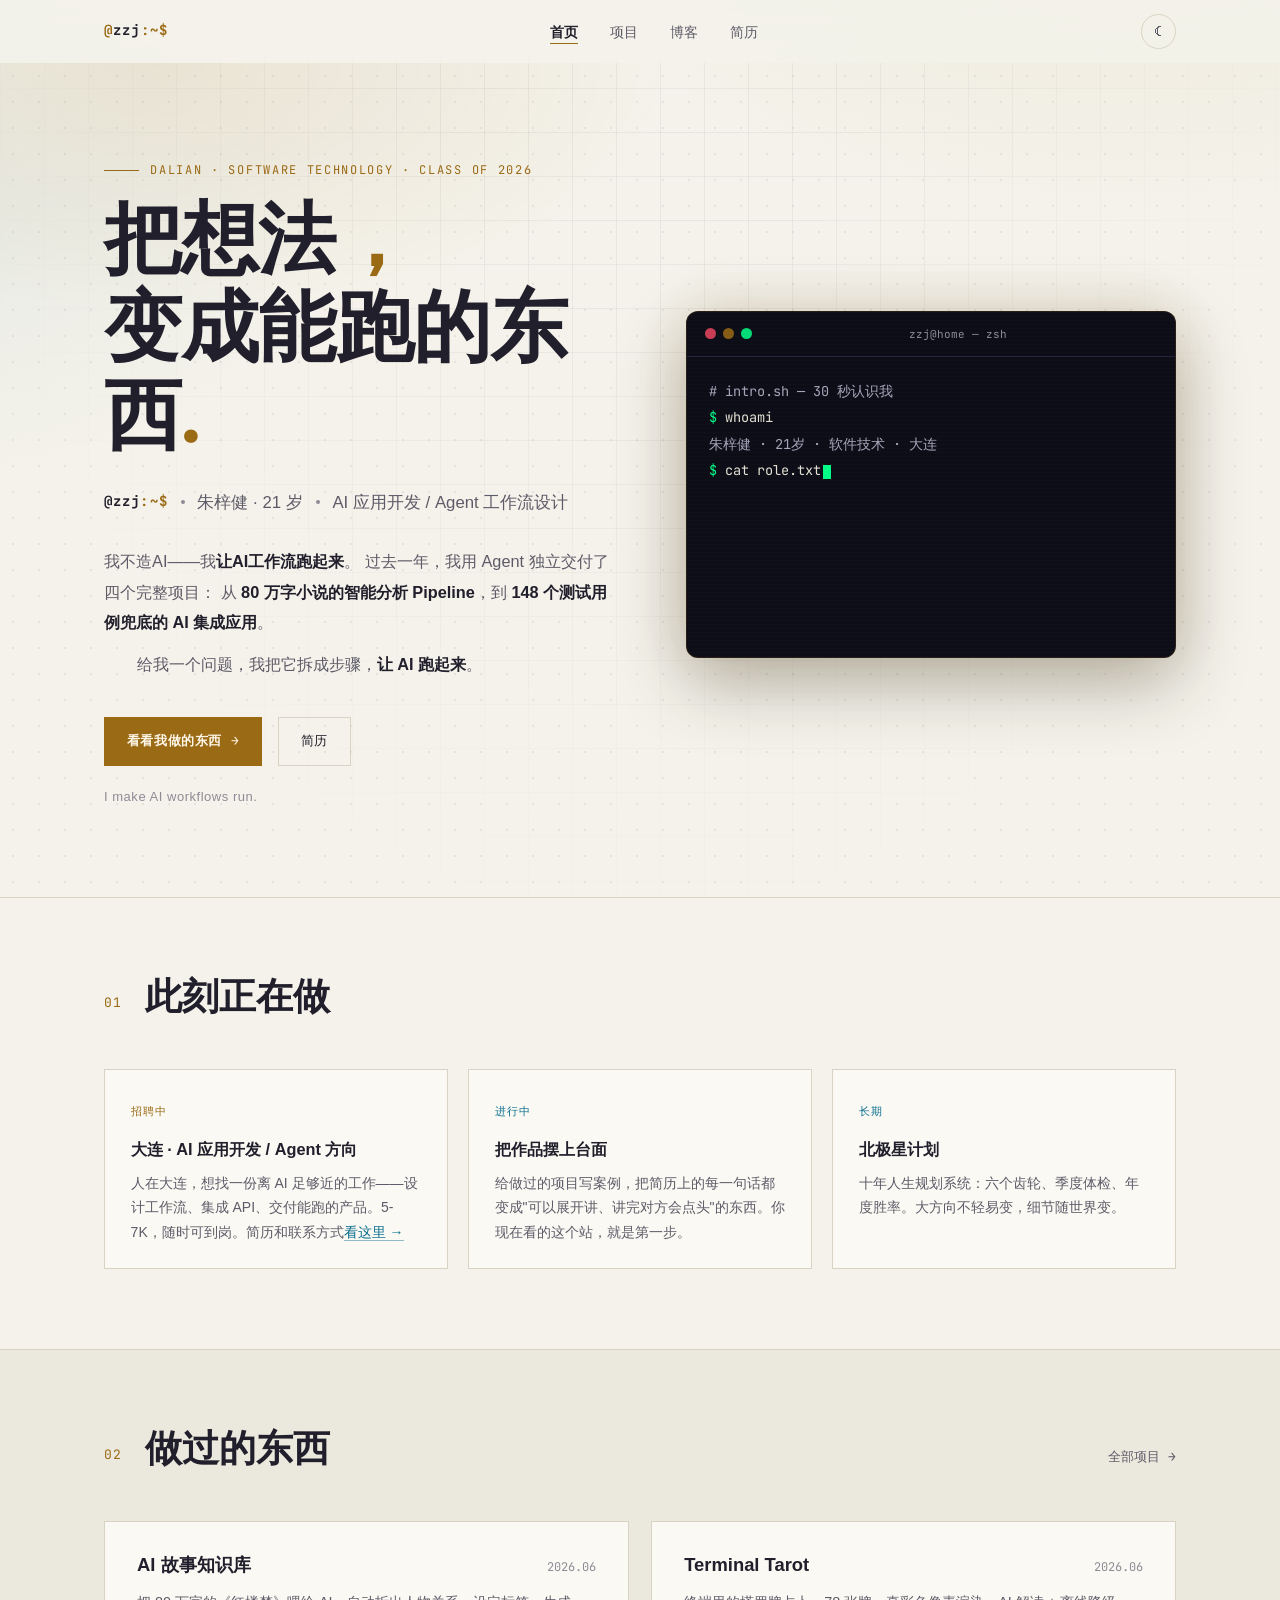
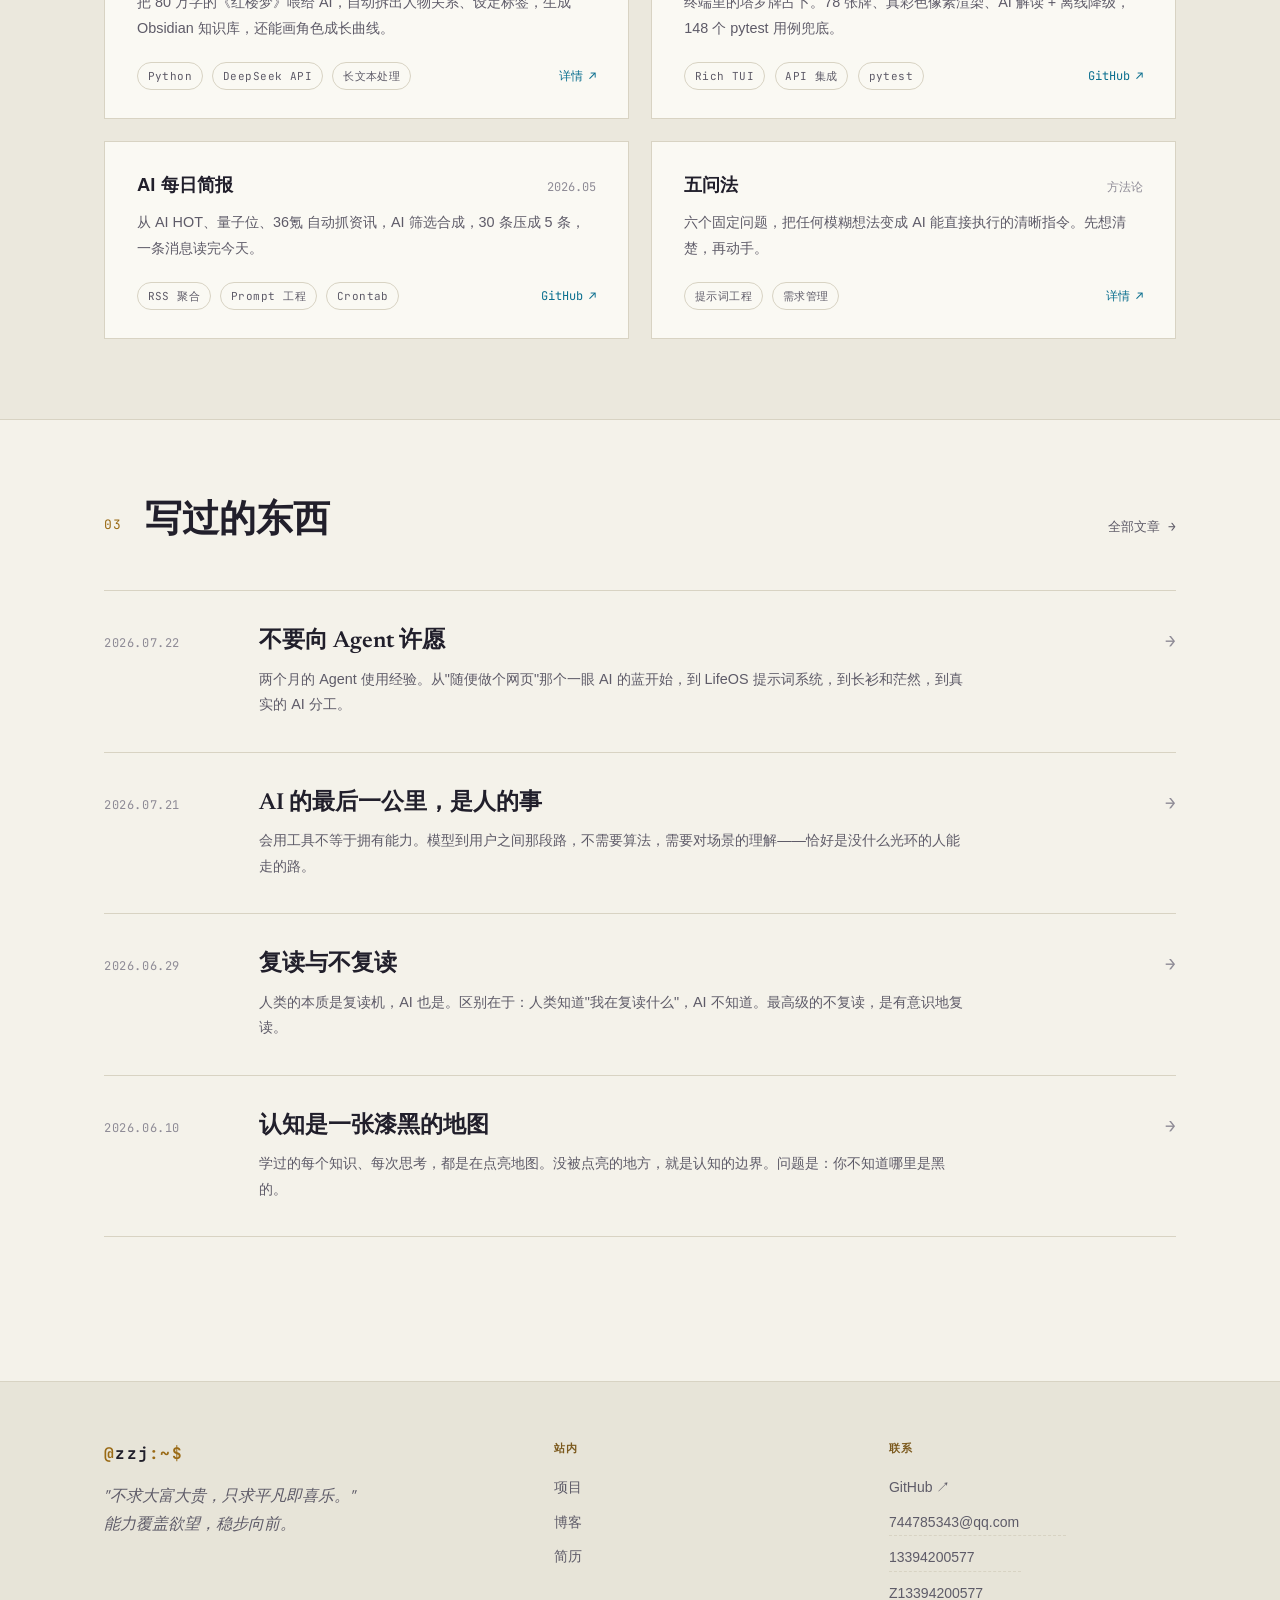
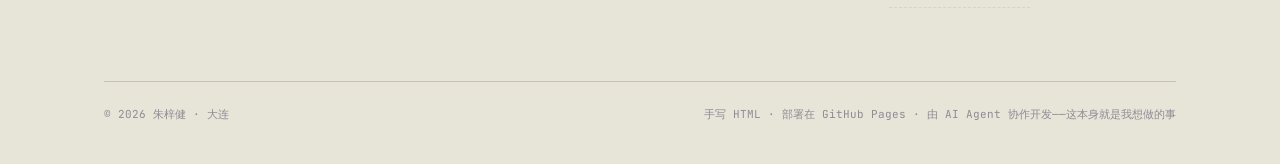
==== index.html @ 878a33d2 "style: 分离hero-bio段落，首行缩进只给正文，英文小字移到CTA下方" ====
<!DOCTYPE html>
<html lang="zh-CN">
<head>
<meta charset="UTF-8">
<meta name="viewport" content="width=device-width, initial-scale=1.0">
<title>朱梓健 — 把想法变成能跑的东西</title>
<meta name="description" content="朱梓健的个人站。21 岁，软件技术专业，大连。用 AI 独立交付四个完整项目——从 80 万字小说的智能分析系统，到 148 个测试用例兜底的终端应用。求职方向：实施工程师 / 技术支持 / 技术文档。">
<link rel="preconnect" href="https://fonts.googleapis.com">
<link rel="preconnect" href="https://fonts.gstatic.com" crossorigin>
<link href="https://fonts.googleapis.com/css2?family=Newsreader:ital,wght@0,500;0,600;1,400;1,500&family=JetBrains+Mono:wght@400;500;700&display=swap" rel="stylesheet">
<link rel="stylesheet" href="assets/style.css">
<script>
/* 主题启动：默认白天，记忆优先，?theme= 可强制预览（首屏渲染前执行，防闪烁） */
(function () {
  var t = null;
  try { t = localStorage.getItem("zzj-theme"); } catch (e) {}
  var q = new URLSearchParams(location.search).get("theme");
  document.documentElement.setAttribute("data-theme",
    (q === "light" || q === "dark") ? q : (t || "light"));
})();
</script>
</head>
<body data-page="index">
<div id="progress"></div>

<nav class="nav">
  <div class="nav-inner">
    <a href="index.html" class="brand"><span class="at">@</span>zzj<span class="at">:~$</span></a>
    <ul class="nav-links">
      <li><a href="index.html" data-page="index">首页</a></li>
      <li><a href="projects.html" data-page="projects">项目</a></li>
      <li><a href="blog.html" data-page="blog">博客</a></li>
      <li><a href="resume.html" data-page="resume">简历</a></li>
    </ul>
    <button class="theme-toggle" id="theme-toggle" aria-label="切换黑白主题" title="切换黑白主题">
      <span class="icon i-moon">&#9790;</span><span class="icon i-sun">&#9728;</span>
    </button>
  </div>
</nav>

<header class="hero">
  <div class="container">
    <div class="hero-grid">
      <div>
        <p class="hero-eyebrow">Dalian · Software Technology · Class of 2026</p>
        <h1>把想法<span class="accent-dot">，</span><br>变成能跑的东西<span class="accent-dot">.</span></h1>
        <p class="hero-role">
          <span class="brand">@zzj<span class="at">:~$</span></span>
          <span class="sep"></span>
          朱梓健 · 21 岁
          <span class="sep"></span>
          AI 应用开发 / Agent 工作流设计
        </p>
        <p class="hero-bio">
          我不造AI——我<strong>让AI工作流跑起来</strong>。
                    过去一年，我用 Agent 独立交付了四个完整项目：
                    从 <strong>80 万字小说的智能分析 Pipeline</strong>，到
                    <strong>148 个测试用例兜底的 AI 集成应用</strong>。</p>
        <p class="hero-bio-body">
          给我一个问题，我把它拆成步骤，<strong class="hero-em">让 AI 跑起来</strong>。
        </p>
        <div class="hero-cta">
          <a class="btn" href="projects.html">看看我做的东西 →</a>
          <a class="btn btn-ghost" href="resume.html">简历</a>
        </div>
        <p class="hero-en">I make AI workflows run.</p>
      </div>
      <div class="term reveal">
        <div class="term-bar">
          <span class="term-dot"></span><span class="term-dot"></span><span class="term-dot"></span>
          <span class="term-title">zzj@home — zsh</span>
        </div>
        <div class="term-body" id="term-body"></div>
      </div>
    </div>
  </div>
</header>

<section class="section">
  <div class="container">
    <div class="sec-head reveal">
      <span class="sec-num">01</span>
      <h2 class="sec-title">此刻正在做</h2>
    </div>
    <div class="now-strip">
      <div class="now-item reveal" style="--d:.05s">
        <span class="now-tag" style="color:var(--gold)">招聘中</span>
        <h3>大连 · AI 应用开发 / Agent 方向</h3>
        <p>人在大连，想找一份离 AI 足够近的工作——设计工作流、集成 API、交付能跑的产品。5-7K，随时可到岗。简历和联系方式<a class="inline-link" href="resume.html">看这里 →</a></p>
      </div>
      <div class="now-item reveal" style="--d:.15s">
        <span class="now-tag">进行中</span>
        <h3>把作品摆上台面</h3>
        <p>给做过的项目写案例，把简历上的每一句话都变成"可以展开讲、讲完对方会点头"的东西。你现在看的这个站，就是第一步。</p>
      </div>
      <div class="now-item reveal" style="--d:.25s">
        <span class="now-tag">长期</span>
        <h3>北极星计划</h3>
        <p>十年人生规划系统：六个齿轮、季度体检、年度胜率。大方向不轻易变，细节随世界变。</p>
      </div>
    </div>
  </div>
</section>

<section class="section tinted">
  <div class="container">
    <div class="sec-head reveal">
      <span class="sec-num">02</span>
      <h2 class="sec-title">做过的东西</h2>
      <a class="sec-link" href="projects.html">全部项目 <span class="arr">→</span></a>
    </div>
    <div class="proj-grid">
      <div class="proj reveal" style="--d:.05s">
        <div class="proj-top"><h3><a href="projects.html#story-wiki">AI 故事知识库</a></h3><span class="proj-num">2026.06</span></div>
        <p class="proj-desc">把 80 万字的《红楼梦》喂给 AI，自动拆出人物关系、设定标签，生成 Obsidian 知识库，还能画角色成长曲线。</p>
        <div class="proj-foot">
          <span class="tag">Python</span><span class="tag">DeepSeek API</span><span class="tag">长文本处理</span>
          <a class="proj-link" href="projects.html#story-wiki">详情 <span class="arr">↗</span></a>
        </div>
      </div>
      <div class="proj reveal" style="--d:.12s">
        <div class="proj-top"><h3><a href="projects.html#tarot">Terminal Tarot</a></h3><span class="proj-num">2026.06</span></div>
        <p class="proj-desc">终端里的塔罗牌占卜。78 张牌、真彩色像素渲染、AI 解读 + 离线降级，148 个 pytest 用例兜底。</p>
        <div class="proj-foot">
          <span class="tag">Rich TUI</span><span class="tag">API 集成</span><span class="tag">pytest</span>
          <a class="proj-link" href="https://github.com/SaltedFish-ZZJ/terminal-tarot" target="_blank" rel="noopener">GitHub <span class="arr">↗</span></a>
        </div>
      </div>
      <div class="proj reveal" style="--d:.19s">
        <div class="proj-top"><h3><a href="projects.html#daily">AI 每日简报</a></h3><span class="proj-num">2026.05</span></div>
        <p class="proj-desc">从 AI HOT、量子位、36氪 自动抓资讯，AI 筛选合成，30 条压成 5 条，一条消息读完今天。</p>
        <div class="proj-foot">
          <span class="tag">RSS 聚合</span><span class="tag">Prompt 工程</span><span class="tag">Crontab</span>
          <a class="proj-link" href="https://github.com/SaltedFish-ZZJ/newspaper-daily" target="_blank" rel="noopener">GitHub <span class="arr">↗</span></a>
        </div>
      </div>
      <div class="proj reveal" style="--d:.26s">
        <div class="proj-top"><h3><a href="projects.html#five">五问法</a></h3><span class="proj-num">方法论</span></div>
        <p class="proj-desc">六个固定问题，把任何模糊想法变成 AI 能直接执行的清晰指令。先想清楚，再动手。</p>
        <div class="proj-foot">
          <span class="tag">提示词工程</span><span class="tag">需求管理</span>
          <a class="proj-link" href="projects.html#five">详情 <span class="arr">↗</span></a>
        </div>
      </div>
    </div>
  </div>
</section>

<section class="section">
  <div class="container">
    <div class="sec-head reveal">
      <span class="sec-num">03</span>
      <h2 class="sec-title">写过的东西</h2>
      <a class="sec-link" href="blog.html">全部文章 <span class="arr">→</span></a>
    </div>
    <ul class="post-list">
      <li class="reveal">
        <a href="blog/agent-no-wish.html">
          <div class="post-row">
            <span class="post-date">2026.07.22</span>
            <div>
              <h3>不要向 Agent 许愿</h3>
              <p class="post-excerpt">两个月的 Agent 使用经验。从"随便做个网页"那个一眼 AI 的蓝开始，到 LifeOS 提示词系统，到长衫和茫然，到真实的 AI 分工。</p>
            </div>
            <span class="post-arrow">→</span>
          </div>
        </a>
      </li>
      <li class="reveal" style="--d:.08s">
        <a href="blog/last-mile.html">
          <div class="post-row">
            <span class="post-date">2026.07.21</span>
            <div>
              <h3>AI 的最后一公里，是人的事</h3>
              <p class="post-excerpt">会用工具不等于拥有能力。模型到用户之间那段路，不需要算法，需要对场景的理解——恰好是没什么光环的人能走的路。</p>
            </div>
            <span class="post-arrow">→</span>
          </div>
        </a>
      </li>
      <li class="reveal" style="--d:.08s">
        <a href="blog/fudu.html">
          <div class="post-row">
            <span class="post-date">2026.06.29</span>
            <div>
              <h3>复读与不复读</h3>
              <p class="post-excerpt">人类的本质是复读机，AI 也是。区别在于：人类知道"我在复读什么"，AI 不知道。最高级的不复读，是有意识地复读。</p>
            </div>
            <span class="post-arrow">→</span>
          </div>
        </a>
      </li>
      <li class="reveal" style="--d:.16s">
        <a href="blog/map.html">
          <div class="post-row">
            <span class="post-date">2026.06.10</span>
            <div>
              <h3>认知是一张漆黑的地图</h3>
              <p class="post-excerpt">学过的每个知识、每次思考，都是在点亮地图。没被点亮的地方，就是认知的边界。问题是：你不知道哪里是黑的。</p>
            </div>
            <span class="post-arrow">→</span>
          </div>
        </a>
      </li>
    </ul>
  </div>
</section>

<footer class="footer">
  <div class="footer-inner">
    <div>
      <span class="brand"><span class="at">@</span>zzj<span class="at">:~$</span></span>
      <p class="footer-motto">"不求大富大贵，只求平凡即喜乐。"<br>能力覆盖欲望，稳步向前。</p>
    </div>
    <div>
      <h5>站内</h5>
      <ul>
        <li><a href="projects.html">项目</a></li>
        <li><a href="blog.html">博客</a></li>
        <li><a href="resume.html">简历</a></li>
      </ul>
    </div>
    <div>
      <h5>联系</h5>
      <ul>
        <li><a href="https://github.com/SaltedFish-ZZJ" target="_blank" rel="noopener">GitHub ↗</a></li>
        <li><button class="copy-btn" data-copy="744785343@qq.com" title="点击复制邮箱">744785343@qq.com</button></li>
        <li><button class="copy-btn" data-copy="13394200577" title="点击复制电话">13394200577</button></li>
                <li><button class="copy-btn" data-copy="Z13394200577" title="点击复制微信">Z13394200577</button></li>
              </ul>
    </div>
    <div class="footer-bottom" style="grid-column: 1 / -1;">
      <span>© <span id="year">2026</span> 朱梓健 · 大连</span>
      <span>手写 HTML · 部署在 GitHub Pages · 由 AI Agent 协作开发——这本身就是我想做的事</span>
    </div>
  </div>
</footer>

<button id="to-top" aria-label="返回顶部">↑</button>
<script src="assets/main.js"></script>
</body>
</html>
---- assets/style.css ----
/* ============================================================
   朱梓健 · 个人站 — 深夜终端 · 金 / 青 / 荧光绿
   显示: Newsreader (衬线标题) · 正文: 系统无衬线 · 等宽: JetBrains Mono
   ============================================================ */

:root {
  color-scheme: dark;
  --bg: #14141f;
  --bg-2: #191928;
  --card: #1c1c2e;
  --term-bg: #0d0d17;
  --footer-bg: #0e0e17;
  --line: #2b2b42;
  --line-2: #22223a;
  --line-gold: rgba(226, 180, 95, .16);
  --gold-line-hover: rgba(226, 180, 95, .5);
  --cyan-line: rgba(86, 200, 232, .45);
  --cyan-link-line: rgba(86, 200, 232, .4);
  --ink: #eceadf;
  --txt: #c9c6d6;
  --ink-2: #a09db2;
  --ink-3: #6f6c84;
  --gold: #e2b45f;
  --gold-dim: #9a7c42;
  --gold-soft: rgba(226, 180, 95, .07);
  --gold-glow: rgba(226, 180, 95, .055);
  --hero-glow: rgba(226, 180, 95, .08);
  --cyan-glow: rgba(86, 200, 232, .045);
  --cyan: #56c8e8;
  --cyan-soft: rgba(86, 200, 232, .09);
  --green: #00ff87;
  --rose: #e94560;
  --btn-ink: #171310;
  --sel-ink: #171310;
  --grid-dot: rgba(236, 234, 223, .024);
  --hero-dot: rgba(236, 234, 223, .05);
  --row-hover: rgba(226, 180, 95, .045);
  --nav-bg: rgba(20, 20, 31, .82);
  --nav-bg-scrolled: rgba(14, 14, 23, .92);
  --term-txt: #e3e0d3;
  --term-dim: #a7a4b9;
  --term-line: #22223a;
  --term-shadow: 0 30px 90px rgba(0, 0, 0, .55), 0 0 70px rgba(226, 180, 95, .06);
  --term-shadow-hover: 0 36px 100px rgba(0, 0, 0, .6), 0 0 90px rgba(226, 180, 95, .1);
  --term-border-hover: rgba(226, 180, 95, .34);
  --shadow-lift: 0 18px 44px rgba(0, 0, 0, .5), 0 2px 10px rgba(0, 0, 0, .4);
  --shadow-nav: 0 8px 30px rgba(0, 0, 0, .35);
  --shadow-ghost: 0 10px 26px rgba(0, 0, 0, .35);
  --shadow-btn: 0 10px 30px rgba(226, 180, 95, .28);
  --shadow-float: 0 6px 18px rgba(0, 0, 0, .4);
  --scroll-thumb: #2b2b42;
  --scroll-thumb-hover: #3a3a58;
  --font-display: "Newsreader", "Songti SC", "Noto Serif SC", serif;
  --font-body: -apple-system, "Segoe UI", "PingFang SC", "Microsoft YaHei", "Helvetica Neue", sans-serif;
  --font-mono: "JetBrains Mono", "Cascadia Code", Consolas, "SF Mono", monospace;
  --ease: cubic-bezier(.22, .61, .21, 1);
}

/* ── 浅色主题：纸白日间模式。终端卡片恒为夜间（终端本来就是黑的）── */
[data-theme="light"] {
  color-scheme: light;
  --bg: #f4f2ea;
  --bg-2: #ebe8dd;
  --card: #faf9f3;
  --footer-bg: #e7e4d8;
  --line: #d8d3c3;
  --line-2: #c9c3b0;
  --line-gold: rgba(154, 106, 21, .2);
  --gold-line-hover: rgba(154, 106, 21, .55);
  --cyan-line: rgba(11, 111, 143, .5);
  --cyan-link-line: rgba(11, 111, 143, .45);
  --ink: #211f2b;
  --txt: #47444f;
  --ink-2: #5e5b68;
  --ink-3: #8e8b96;
  --gold: #9a6a15;
  --gold-dim: #7c5a1e;
  --gold-soft: rgba(154, 106, 21, .08);
  --gold-glow: rgba(154, 106, 21, .06);
  --hero-glow: rgba(154, 106, 21, .1);
  --cyan-glow: rgba(11, 111, 143, .05);
  --cyan: #0b6f8f;
  --cyan-soft: rgba(11, 111, 143, .1);
  --btn-ink: #fdf6e7;
  --sel-ink: #fdf6e7;
  --grid-dot: rgba(33, 31, 43, .05);
  --hero-dot: rgba(33, 31, 43, .07);
  --row-hover: rgba(154, 106, 21, .06);
  --nav-bg: rgba(244, 242, 234, .85);
  --nav-bg-scrolled: rgba(235, 232, 221, .95);
  --term-shadow: 0 26px 70px rgba(43, 36, 20, .3), 0 0 60px rgba(154, 106, 21, .14);
  --term-shadow-hover: 0 32px 84px rgba(43, 36, 20, .36), 0 0 80px rgba(154, 106, 21, .18);
  --term-border-hover: rgba(154, 106, 21, .5);
  --shadow-lift: 0 16px 38px rgba(43, 36, 20, .14), 0 2px 8px rgba(43, 36, 20, .08);
  --shadow-nav: 0 8px 24px rgba(43, 36, 20, .12);
  --shadow-ghost: 0 10px 24px rgba(43, 36, 20, .14);
  --shadow-btn: 0 10px 26px rgba(154, 106, 21, .32);
  --shadow-float: 0 6px 16px rgba(43, 36, 20, .18);
  --scroll-thumb: #c8c2ae;
  --scroll-thumb-hover: #a9a28b;
}

* { margin: 0; padding: 0; box-sizing: border-box; }

html { scroll-behavior: smooth; }

body {
  font-family: var(--font-body);
  background: var(--bg);
  background-image:
    radial-gradient(58rem 30rem at 88% -8%, var(--gold-glow), transparent 60%),
    radial-gradient(46rem 28rem at -8% 24%, var(--cyan-glow), transparent 60%);
  background-attachment: fixed;
  color: var(--ink);
  font-size: 1.0625rem;
  line-height: 1.85;
  -webkit-font-smoothing: antialiased;
  transition: background-color .45s var(--ease), color .45s var(--ease);
}

/* 全局网格底纹 */
body::before {
  content: ""; position: fixed; inset: 0; z-index: -1; pointer-events: none;
  background-image:
    linear-gradient(var(--grid-dot) 1px, transparent 1px),
    linear-gradient(90deg, var(--grid-dot) 1px, transparent 1px);
  background-size: 44px 44px;
  -webkit-mask-image: radial-gradient(ellipse at 50% 0%, #000 25%, transparent 78%);
  mask-image: radial-gradient(ellipse at 50% 0%, #000 25%, transparent 78%);
}

::selection { background: var(--gold); color: var(--sel-ink); }

::-webkit-scrollbar { width: 10px; }
::-webkit-scrollbar-track { background: var(--bg); }
::-webkit-scrollbar-thumb { background: var(--scroll-thumb); border-radius: 8px; }
::-webkit-scrollbar-thumb:hover { background: var(--scroll-thumb-hover); }

a { color: inherit; text-decoration: none; }
:focus-visible { outline: 2px solid var(--gold); outline-offset: 3px; border-radius: 2px; }

.container { max-width: 70rem; margin: 0 auto; padding: 0 1.5rem; }

/* ── 阅读进度条 ── */
#progress {
  position: fixed; top: 0; left: 0; height: 2px; width: 100%;
  background: linear-gradient(90deg, var(--gold), var(--cyan));
  transform: scaleX(0); transform-origin: left;
  z-index: 300; transition: transform .1s linear;
}

/* ── 导航 ── */
.nav {
  position: sticky; top: 0; z-index: 200;
  background: var(--nav-bg);
  backdrop-filter: blur(12px);
  border-bottom: 1px solid transparent;
  transition: border-color .35s, background .35s, box-shadow .35s;
}
.nav.scrolled {
  border-bottom-color: var(--line-gold);
  background: var(--nav-bg-scrolled);
  box-shadow: var(--shadow-nav);
}
.nav-inner {
  max-width: 70rem; margin: 0 auto; padding: 0 1.5rem;
  height: 3.9rem; display: flex; align-items: center; justify-content: space-between;
}
.brand {
  font-family: var(--font-mono); font-size: .875rem; font-weight: 700;
  letter-spacing: .08em; color: var(--ink);
}
.brand .at { color: var(--gold); }
.nav-links { display: flex; gap: 2rem; list-style: none; }
.nav-links a {
  font-size: .875rem; color: var(--ink-2); position: relative; padding: .3rem 0;
  background-image: linear-gradient(var(--gold), var(--gold));
  background-size: 0% 1.5px; background-position: 0 100%; background-repeat: no-repeat;
  transition: background-size .3s var(--ease), color .3s;
}
.nav-links a:hover, .nav-links a.active { color: var(--ink); background-size: 100% 1.5px; }
.nav-links a.active { font-weight: 600; }
@media (max-width: 560px) {
  .nav-links { gap: 1.1rem; }
  .nav-links a { font-size: .8125rem; }
  .brand { font-size: .75rem; }
}

/* ── Hero ── */
.hero {
  padding: 6rem 0 5.5rem;
  background-image: radial-gradient(var(--hero-dot) 1px, transparent 1px);
  background-size: 26px 26px;
  position: relative;
}
.hero::before {
  content: ""; position: absolute; inset: 0; pointer-events: none;
  background: radial-gradient(52rem 26rem at 12% 0%, var(--hero-glow), transparent 62%);
}
.hero-grid {
  display: grid; grid-template-columns: 1.02fr .98fr; gap: 4.5rem; align-items: center;
  position: relative;
}
.hero-eyebrow {
  font-family: var(--font-mono); font-size: .75rem; letter-spacing: .14em;
  color: var(--gold); text-transform: uppercase; margin-bottom: 1.4rem;
  display: flex; align-items: center; gap: .7rem;
}
.hero-eyebrow::before { content: ""; width: 2.2rem; height: 1px; background: var(--gold); }
.hero h1 {
  font-family: var(--font-display); font-weight: 600;
  font-size: clamp(3rem, 7vw, 4.9rem); line-height: 1.12; letter-spacing: -.01em;
}
.hero h1 .accent-dot { color: var(--gold); }
.hero-role {
  margin-top: 1.2rem; font-size: 1.05rem; color: var(--ink-2);
  display: flex; align-items: center; gap: .8rem; flex-wrap: wrap;
}
.hero-role .sep { width: 4px; height: 4px; border-radius: 50%; background: var(--ink-3); }
.hero-bio { margin-top: 1.8rem; max-width: 34rem; color: var(--ink-2); font-size: 1.02rem; }
.hero-bio strong { color: var(--ink); font-weight: 600; }
.hero-bio .hero-em { color: var(--ink); font-weight: 800; }
.hero-bio-body { margin-top: .8rem; max-width: 34rem; color: var(--ink-2); font-size: 1.02rem; text-indent: 2em; line-height: 1.75; }
.hero-bio-body .hero-em { color: var(--ink); font-weight: 800; }
.hero-en { margin-top: 1.2rem; font-size: .8125rem; color: var(--ink-3); letter-spacing: .04em; }
.hero-cta { margin-top: 2.4rem; display: flex; gap: 1rem; flex-wrap: wrap; }

/* 子页页头 */
.page-head { padding: 4.5rem 0 3.5rem; }
.page-head h1 { font-size: clamp(2.4rem, 5vw, 3.4rem); }
.page-head .hero-bio { margin-top: 1.2rem; }

.btn {
  display: inline-flex; align-items: center; gap: .55rem;
  font-family: var(--font-mono); font-size: .8125rem; letter-spacing: .05em;
  padding: .72rem 1.35rem; border: 1px solid var(--gold);
  background: var(--gold); color: var(--btn-ink); font-weight: 700;
  transition: transform .25s var(--ease), box-shadow .25s var(--ease), background .25s, color .25s, border-color .25s;
  cursor: pointer;
}
.btn:hover { transform: translateY(-2px); box-shadow: var(--shadow-btn); }
.btn-ghost { background: transparent; color: var(--ink); border-color: var(--line); font-weight: 500; }
.btn-ghost:hover { border-color: var(--gold); color: var(--gold); box-shadow: var(--shadow-ghost); }

/* ── 终端卡片 ── */
.term {
  background: var(--term-bg); border: 1px solid var(--line-gold); border-radius: 12px;
  box-shadow: var(--term-shadow);
  overflow: hidden; position: relative;
  transform: rotate(.6deg);
  transition: transform .5s var(--ease), box-shadow .5s var(--ease), border-color .5s;
}
.term:hover {
  transform: rotate(0deg) translateY(-4px);
  border-color: var(--term-border-hover);
  box-shadow: var(--term-shadow-hover);
}
.term::after {
  content: ""; position: absolute; inset: 0; pointer-events: none; border-radius: inherit;
  background: repeating-linear-gradient(0deg, rgba(255, 255, 255, .012) 0 1px, transparent 1px 4px);
}
.term-bar {
  display: flex; align-items: center; gap: .45rem;
  padding: .75rem 1.1rem; border-bottom: 1px solid var(--term-line);
}
.term-dot { width: 11px; height: 11px; border-radius: 50%; opacity: .85; }
.term-dot:nth-child(1) { background: var(--rose); }
.term-dot:nth-child(2) { background: var(--gold); }
.term-dot:nth-child(3) { background: var(--green); }
.term-title {
  margin-left: auto; margin-right: auto;
  font-family: var(--font-mono); font-size: .6875rem; color: var(--ink-3);
}
.term-body {
  padding: 1.3rem 1.4rem 1.5rem;
  font-family: var(--font-mono); font-size: .85rem; line-height: 1.95;
  color: var(--term-txt); min-height: 300px;
}
.term-body .line { white-space: pre-wrap; word-break: break-all; }
.t-prompt { color: var(--green); }
.t-cmd { color: var(--term-txt); }
.t-out { color: var(--term-dim); }
.t-key { color: var(--gold); }
.caret {
  display: inline-block; width: .55em; height: 1.05em; margin-left: 2px;
  background: var(--green); vertical-align: text-bottom;
  animation: blink 1.05s steps(1) infinite;
}
@keyframes blink { 50% { opacity: 0; } }

/* ── 通用区块 ── */
.section { padding: 5rem 0; border-top: 1px solid var(--line); }
.section.tinted { background: var(--bg-2); }
.section.flush { border-top: none; padding-top: 1rem; }
.sec-head {
  display: flex; align-items: baseline; gap: 1.4rem; margin-bottom: 2.8rem;
}
.sec-num {
  font-family: var(--font-mono); font-size: .8125rem; color: var(--gold);
  letter-spacing: .1em; transform: translateY(-2px);
}
.sec-title {
  font-family: var(--font-display); font-weight: 600;
  font-size: clamp(1.65rem, 3.2vw, 2.3rem); line-height: 1.25;
}
.sec-link {
  margin-left: auto; font-family: var(--font-mono); font-size: .8125rem;
  color: var(--ink-2); white-space: nowrap;
  transition: color .25s;
}
.sec-link:hover { color: var(--gold); }
.sec-link .arr { display: inline-block; transition: transform .25s var(--ease); }
.sec-link:hover .arr { transform: translateX(4px); }

/* ── 此刻正在做 ── */
.now-strip {
  display: grid; grid-template-columns: repeat(3, 1fr); gap: 1.25rem;
}
.now-item {
  border: 1px solid var(--line); background: var(--card);
  padding: 1.5rem 1.6rem; position: relative;
  transition: border-color .3s, transform .3s var(--ease), box-shadow .3s var(--ease);
}
.now-item:hover { border-color: var(--gold-line-hover); transform: translateY(-3px); box-shadow: var(--shadow-lift); }
.now-tag {
  font-family: var(--font-mono); font-size: .6875rem; letter-spacing: .1em;
  color: var(--cyan); text-transform: uppercase;
}
.now-item h3 { font-size: 1.02rem; font-weight: 600; margin: .55rem 0 .4rem; }
.now-item p { font-size: .875rem; color: var(--ink-2); line-height: 1.75; }
@media (max-width: 760px) { .now-strip { grid-template-columns: 1fr; } }

/* ── 项目卡片 ── */
.proj-grid { display: grid; grid-template-columns: 1fr 1fr; gap: 1.4rem; }
.proj {
  border: 1px solid var(--line); background: var(--card);
  padding: 1.9rem 2rem 1.7rem; position: relative; overflow: hidden;
  transition: border-color .35s, transform .35s var(--ease), box-shadow .35s var(--ease);
}
.proj::after {
  content: ""; position: absolute; left: 0; top: 0; height: 3px; width: 0;
  background: linear-gradient(90deg, var(--gold), var(--cyan));
  transition: width .45s var(--ease);
}
.proj:hover { border-color: var(--gold-line-hover); transform: translateY(-4px); box-shadow: var(--shadow-lift); }
.proj:hover::after { width: 100%; }
.proj-top { display: flex; align-items: baseline; justify-content: space-between; gap: 1rem; }
.proj-num { font-family: var(--font-mono); font-size: .75rem; color: var(--ink-3); }
.proj h3 { font-size: 1.15rem; font-weight: 650; line-height: 1.4; }
.proj h3 a { transition: color .25s; }
.proj h3 a:hover { color: var(--gold); }
.proj-desc { margin-top: .7rem; font-size: .9rem; color: var(--ink-2); line-height: 1.8; }
.proj-desc strong { color: var(--ink); font-weight: 600; }
.proj-desc code {
  font-family: var(--font-mono); font-size: .8em; color: var(--cyan);
  background: var(--cyan-soft); padding: .1em .4em; border-radius: 4px;
}
.proj-foot { margin-top: 1.3rem; display: flex; align-items: center; gap: .6rem; flex-wrap: wrap; }
.tag {
  font-family: var(--font-mono); font-size: .6875rem; letter-spacing: .04em;
  border: 1px solid var(--line); padding: .18rem .6rem; border-radius: 999px;
  color: var(--ink-2); transition: border-color .25s, color .25s, background .25s;
}
.proj:hover .tag { border-color: var(--cyan-line); color: var(--cyan); background: var(--cyan-soft); }
.proj-link {
  margin-left: auto; font-family: var(--font-mono); font-size: .75rem; color: var(--cyan);
  display: inline-flex; align-items: center; gap: .35rem;
}
.proj-link .arr { transition: transform .25s var(--ease); }
.proj-link:hover .arr { transform: translate(3px, -3px); }
@media (max-width: 760px) { .proj-grid { grid-template-columns: 1fr; } }

/* 方法论卡片 */
.method-grid { display: grid; grid-template-columns: repeat(3, 1fr); gap: 1.4rem; }
.method {
  border: 1px solid var(--line); background: var(--card); padding: 1.9rem 1.8rem;
  transition: border-color .35s, transform .35s var(--ease), box-shadow .35s var(--ease);
}
.method:hover { border-color: var(--gold-line-hover); transform: translateY(-4px); box-shadow: var(--shadow-lift); }
.method .glyph {
  font-family: var(--font-display); font-style: italic; font-size: 1.9rem;
  color: var(--gold); line-height: 1; margin-bottom: 1rem; display: block;
}
.method h3 { font-size: 1.08rem; font-weight: 650; }
.method p { margin-top: .6rem; font-size: .875rem; color: var(--ink-2); line-height: 1.8; }
.method-quote {
  margin-top: 1rem; padding-top: 1rem; border-top: 1px dashed var(--line);
  font-family: var(--font-display); font-style: italic; font-size: .95rem; color: var(--ink);
}
@media (max-width: 900px) { .method-grid { grid-template-columns: 1fr; } }

/* ── 技术栈条 ── */
.stack {
  margin-top: 3.2rem; padding-top: 2.2rem; border-top: 1px dashed var(--line);
  display: flex; flex-wrap: wrap; gap: .7rem; align-items: center;
}
.stack-label { font-family: var(--font-mono); font-size: .75rem; color: var(--ink-3); letter-spacing: .1em; margin-right: .4rem; }
.stack .tag:hover { border-color: var(--cyan-line); color: var(--cyan); }

/* ── 博客列表 ── */
.post-list { list-style: none; }
.post-row {
  display: grid; grid-template-columns: 7.5rem 1fr auto; gap: 2.2rem;
  padding: 2.1rem 0; border-top: 1px solid var(--line); align-items: baseline;
  transition: padding-left .3s var(--ease);
}
.post-list li:last-child .post-row { border-bottom: 1px solid var(--line); }
.post-row:hover { padding-left: .8rem; }
.post-date { font-family: var(--font-mono); font-size: .75rem; color: var(--ink-3); letter-spacing: .05em; }
.post-row h3 {
  font-family: var(--font-display); font-weight: 600; font-size: 1.45rem; line-height: 1.4;
  transition: color .25s;
}
.post-row:hover h3 { color: var(--gold); }
.post-excerpt { margin-top: .5rem; font-size: .9rem; color: var(--ink-2); line-height: 1.8; max-width: 44rem; }
.post-tags { margin-top: .8rem; display: flex; gap: .5rem; flex-wrap: wrap; }
.post-arrow {
  font-family: var(--font-mono); color: var(--ink-3); font-size: 1.1rem;
  transition: transform .3s var(--ease), color .3s;
}
.post-row:hover .post-arrow { transform: translateX(6px); color: var(--gold); }
@media (max-width: 700px) {
  .post-row { grid-template-columns: 1fr; gap: .6rem; padding: 1.7rem 0; }
  .post-arrow { display: none; }
}

/* 概念卡片 */
.concept-grid { display: grid; grid-template-columns: repeat(3, 1fr); gap: 1.1rem; }
.concept {
  border: 1px solid var(--line); background: var(--card); padding: 1.35rem 1.4rem;
  transition: border-color .3s, transform .3s var(--ease), box-shadow .3s var(--ease);
}
.concept:hover { border-color: var(--cyan-line); transform: translateY(-3px); box-shadow: var(--shadow-lift); }
.concept h4 { font-size: .95rem; font-weight: 650; color: var(--cyan); }
.concept p { margin-top: .45rem; font-size: .8125rem; color: var(--ink-2); line-height: 1.7; }
@media (max-width: 860px) { .concept-grid { grid-template-columns: 1fr 1fr; } }
@media (max-width: 560px) { .concept-grid { grid-template-columns: 1fr; } }

/* ── 文章页 ── */
.post-page { padding: 5rem 0 4rem; }
.post-wrap { max-width: 44rem; margin: 0 auto; }
.post-meta {
  display: flex; align-items: center; gap: 1.1rem; flex-wrap: wrap;
  font-family: var(--font-mono); font-size: .75rem; color: var(--ink-3);
  letter-spacing: .05em; margin-bottom: 1.6rem;
}
.post-meta .tag { font-size: .625rem; }
.post-wrap > h1 {
  font-family: var(--font-display); font-weight: 600;
  font-size: clamp(1.95rem, 4.5vw, 2.7rem); line-height: 1.3; letter-spacing: -.005em;
}
.post-lede {
  margin-top: 1.3rem; font-family: var(--font-display); font-style: italic;
  font-size: 1.15rem; color: var(--ink-2); line-height: 1.8;
  padding-left: 1.2rem; border-left: 2px solid var(--gold);
}
.post-body { margin-top: 2.8rem; }
.post-body > p, .post-body > ul, .post-body > ol { margin-bottom: 1.4rem; }
.post-body p { color: var(--txt); }
.post-body a {
  color: var(--cyan); border-bottom: 1px solid var(--cyan-link-line);
  transition: border-color .25s;
}
.post-body a:hover { border-bottom-color: var(--cyan); }
.post-body h2 {
  font-family: var(--font-display); font-weight: 600; font-size: 1.42rem; color: var(--ink);
  margin: 2.9rem 0 1.1rem; padding-left: .9rem;
  border-left: 3px solid var(--gold); line-height: 1.4;
}
.post-body h3 { font-size: 1.1rem; font-weight: 650; margin: 2rem 0 .8rem; }
.post-body strong { color: var(--ink); font-weight: 650; }
.post-body ul, .post-body ol { padding-left: 1.4rem; }
.post-body li { margin-bottom: .45rem; color: var(--txt); }
.post-body li::marker { color: var(--gold); }
.post-body blockquote {
  margin: 2rem 0; padding: 1.1rem 1.5rem;
  border-left: 2px solid var(--gold); background: var(--gold-soft);
  font-family: var(--font-display); font-style: italic; font-size: 1.12rem;
  color: var(--ink); line-height: 1.8;
}
.post-body blockquote p { margin: 0; color: var(--ink); }
.post-body code {
  font-family: var(--font-mono); font-size: .84em; color: var(--cyan);
  background: var(--cyan-soft); padding: .12em .4em; border-radius: 4px;
}
.post-body pre {
  margin: 1.8rem 0; padding: 1.3rem 1.5rem; overflow-x: auto;
  background: var(--term-bg); border: 1px solid var(--term-line); border-radius: 10px;
  color: var(--term-txt);
  font-family: var(--font-mono); font-size: .8125rem; line-height: 1.9;
}
.post-body pre code { background: none; padding: 0; color: inherit; font-size: 1em; }
.post-body table {
  width: 100%; border-collapse: collapse; margin: 1.8rem 0; font-size: .9rem;
}
.post-body th {
  font-family: var(--font-mono); font-size: .72rem; letter-spacing: .08em;
  text-transform: uppercase; text-align: left; color: var(--gold);
  border-bottom: 2px solid var(--line); padding: .6rem .8rem;
}
.post-body td { border-bottom: 1px solid var(--line-2); padding: .65rem .8rem; color: var(--txt); vertical-align: top; }
.post-body tr:hover td { background: var(--row-hover); }
.post-body hr { border: none; margin: 3rem auto; text-align: center; }
.post-body hr::after { content: "· · ·"; color: var(--ink-3); letter-spacing: .6em; font-family: var(--font-display); }
.post-body .em-note {
  font-family: var(--font-display); font-style: italic; color: var(--ink-2); font-size: 1.02rem;
}
.post-nav {
  margin-top: 4rem; padding-top: 2rem; border-top: 1px solid var(--line);
  display: flex; justify-content: space-between; gap: 2rem; flex-wrap: wrap;
}
.post-nav a { font-family: var(--font-mono); font-size: .8125rem; color: var(--ink-2); transition: color .25s; }
.post-nav a:hover { color: var(--gold); }

/* ── 简历页 ── */
.resume-head { padding: 4.5rem 0 2.5rem; }
.resume-head h1 { font-family: var(--font-display); font-weight: 600; font-size: clamp(2.4rem, 5vw, 3.4rem); }
.resume-contact {
  margin-top: 1rem; display: flex; flex-wrap: wrap; gap: .5rem 1.6rem;
  font-family: var(--font-mono); font-size: .8125rem; color: var(--ink-2);
}
.resume-contact a { transition: color .25s; }
.resume-contact a:hover { color: var(--gold); }
.resume-bar { display: flex; gap: .9rem; margin-top: 1.8rem; }

/* ── 简历数字亮点条 ── */
.resume-highlights {
  display: grid; grid-template-columns: repeat(4, 1fr); gap: 1rem; margin-top: 2.2rem;
}
.hl-item {
  background: var(--gold-soft); border: 1px solid var(--line-gold);
  padding: 1rem 1.2rem; transition: transform .3s var(--ease), border-color .3s;
}
.hl-item:hover { transform: translateY(-2px); border-color: var(--gold-line-hover); }
.hl-num {
  display: block; font-family: var(--font-display); font-weight: 600;
  font-size: 2.1rem; line-height: 1.15; color: var(--gold); letter-spacing: -.01em;
}
.hl-num em { font-style: normal; font-size: .55em; margin-left: .08em; }
.hl-label {
  display: block; margin-top: .3rem;
  font-family: var(--font-mono); font-size: .68rem; line-height: 1.55;
  letter-spacing: .03em; color: var(--ink-2);
}
@media (max-width: 760px) { .resume-highlights { grid-template-columns: 1fr 1fr; } }
@media print {
  .resume-highlights { gap: .5rem; margin-top: 1.2rem; }
  .hl-item { background: #faf6ec !important; border-color: #ddd !important; padding: .6rem .8rem; }
  .hl-num { color: #8a6a1f !important; font-size: 1.5rem; }
  .hl-label { color: #666 !important; }
}

/* ── 项目"为什么做" ── */
.proj-why {
  font-size: .85rem; color: var(--ink-2); background: var(--gold-soft);
  border-left: 2px solid var(--gold); padding: .55rem .9rem; margin: .6rem 0 .9rem;
  line-height: 1.75;
}
.proj-why b { color: var(--gold-dim); font-weight: 650; }
.resume-section { padding: 2.6rem 0; border-top: 1px solid var(--line); }
.resume-section h2 {
  font-family: var(--font-display); font-weight: 600; font-size: 1.55rem; margin-bottom: 1.4rem;
}
.resume-item { margin-bottom: 1.8rem; }
.resume-item-head { display: flex; justify-content: space-between; align-items: baseline; gap: 1rem; flex-wrap: wrap; }
.resume-item-head h3 { font-size: 1.08rem; font-weight: 650; }
.resume-item-head .when { font-family: var(--font-mono); font-size: .75rem; color: var(--ink-3); }
.resume-item-head a { color: var(--cyan); }
.resume-item-head a:hover { color: var(--gold); }
.resume-item .sub { font-size: .85rem; color: var(--gold); font-family: var(--font-mono); margin: .15rem 0 .5rem; }
.resume-item ul { padding-left: 1.3rem; margin-top: .5rem; }
.resume-item li { font-size: .92rem; color: var(--txt); margin-bottom: .4rem; }
.resume-item li::marker { color: var(--gold); }
.resume-item p { color: var(--txt); }
.adv-grid { display: grid; grid-template-columns: 1fr 1fr; gap: 1rem 2rem; }
.adv-grid .adv { font-size: .92rem; color: var(--txt); }
.adv-grid .adv b { color: var(--ink); }
@media (max-width: 700px) { .adv-grid { grid-template-columns: 1fr; } }

.skills-table { width: 100%; border-collapse: collapse; font-size: .92rem; }
.skills-table th, .skills-table .sk-cat {
  font-weight: 650; width: 9rem; color: var(--ink);
  border-bottom: 1px solid var(--line); padding: .7rem .8rem; text-align: left; vertical-align: top;
}
.skills-table td { border-bottom: 1px solid var(--line); padding: .7rem .8rem; color: var(--txt); }
.skills-table tr:last-child th, .skills-table tr:last-child td { border-bottom: none; }
.resume-cols { display: grid; grid-template-columns: 1fr 1fr; gap: 0 4rem; }
@media (max-width: 760px) { .resume-cols { grid-template-columns: 1fr; gap: 2rem; } }

/* ── 页脚 ── */
.footer { background: var(--footer-bg); border-top: 1px solid var(--line); color: var(--ink-2); margin-top: 4rem; }
.footer-inner {
  max-width: 70rem; margin: 0 auto; padding: 3.5rem 1.5rem 2.5rem;
  display: grid; grid-template-columns: 1.4fr 1fr 1fr; gap: 3rem;
}
.footer .brand { color: var(--ink); font-size: 1rem; }
.footer-motto { margin-top: .9rem; font-family: var(--font-display); font-style: italic; font-size: 1rem; color: var(--ink-2); line-height: 1.7; }
.footer h5 {
  font-family: var(--font-mono); font-size: .6875rem; letter-spacing: .14em;
  text-transform: uppercase; color: var(--gold-dim); margin-bottom: 1rem;
}
.footer ul { list-style: none; }
.footer li { margin-bottom: .55rem; font-size: .875rem; }
.footer a { transition: color .25s; }
.footer a:hover { color: var(--gold); }
.footer-bottom {
  grid-column: 1 / -1;
  border-top: 1px solid var(--line-2); margin-top: 1rem;
  font-family: var(--font-mono); font-size: .6875rem; color: var(--ink-3);
  padding-top: 1.4rem; display: flex; justify-content: space-between; gap: 1rem; flex-wrap: wrap;
}
@media (max-width: 760px) { .footer-inner { grid-template-columns: 1fr; gap: 2rem; } }

/* ── 行内强调链接 ── */
.inline-link {
  color: var(--cyan); border-bottom: 1px solid var(--cyan-link-line);
  transition: border-color .25s;
}
.inline-link:hover { border-bottom-color: var(--cyan); }

/* ── 点击复制按钮（邮箱/电话）── */
.copy-btn {
  font: inherit; color: inherit; background: none; border: none; padding: 0;
  cursor: pointer; letter-spacing: inherit; text-align: left;
  border-bottom: 1px dashed var(--line);
  transition: color .25s, border-color .25s;
}
.copy-btn:hover { color: var(--gold); border-bottom-color: var(--gold); }
.copy-btn::after {
  content: "✓ 已复制"; margin-left: .4em; font-size: .72em;
  color: var(--green); opacity: 0; transition: opacity .25s;
}
.copy-btn.copied { color: var(--green); border-bottom-color: var(--green); }
.copy-btn.copied::after { opacity: 1; }

/* ── 黑白切换 ── */
.theme-toggle {
  width: 2.2rem; height: 2.2rem; flex: none;
  display: inline-flex; align-items: center; justify-content: center;
  border: 1px solid var(--line); border-radius: 50%;
  background: transparent; color: var(--ink-2);
  font-size: 1rem; line-height: 1; cursor: pointer;
  transition: border-color .3s, color .3s, transform .45s var(--ease);
}
.theme-toggle:hover { border-color: var(--gold); color: var(--gold); transform: rotate(35deg); }
.theme-toggle .icon { display: block; transition: opacity .3s, transform .45s var(--ease); }
.theme-toggle .i-moon,
[data-theme="light"] .theme-toggle .i-sun { opacity: 0; transform: scale(.4) rotate(-90deg); position: absolute; }
.theme-toggle .i-sun,
[data-theme="light"] .theme-toggle .i-moon { opacity: 1; transform: none; }
html.theme-fade, html.theme-fade *, html.theme-fade *::before, html.theme-fade *::after {
  transition: background-color .45s var(--ease), border-color .45s var(--ease), color .45s var(--ease), box-shadow .45s var(--ease) !important;
}
/* ── 返回顶部 ── */
#to-top {
  position: fixed; right: 1.6rem; bottom: 1.6rem; z-index: 250;
  width: 2.6rem; height: 2.6rem; border-radius: 50%;
  border: 1px solid var(--line); background: var(--card); color: var(--ink-2);
  font-family: var(--font-mono); cursor: pointer;
  opacity: 0; transform: translateY(10px); pointer-events: none;
  transition: opacity .3s, transform .3s var(--ease), border-color .25s, color .25s;
  box-shadow: var(--shadow-float);
}
#to-top.show { opacity: 1; transform: translateY(0); pointer-events: auto; }
#to-top:hover { border-color: var(--gold); color: var(--gold); }

/* ── 滚动显现 ── */
.reveal {
  opacity: 0; transform: translateY(20px);
  transition: opacity .7s var(--ease), transform .7s var(--ease);
  transition-delay: var(--d, 0s);
}
.reveal.in { opacity: 1; transform: none; }

@media (max-width: 900px) {
  .hero-grid { grid-template-columns: 1fr; gap: 3rem; }
  .hero { padding: 4rem 0 3.5rem; }
  .term { transform: none; }
}

/* ── 打印：强制浅色，简历可直接导出 PDF ── */
@media print {
  body { background: #fff !important; color: #111 !important; }
  body::before, .nav, .footer, #to-top, #progress, .resume-bar { display: none !important; }
  .section, .resume-section { padding: 1.2rem 0; border-color: #ddd !important; }
  h1, h2, h3, .resume-item-head h3 { color: #111 !important; }
  p, li, td, .adv, .resume-item p, .skills-table td, .resume-contact { color: #333 !important; }
  a { color: #111 !important; }
  .resume-item .sub { color: #8a6a1f !important; }
  .resume-section h2 { border: none; }
  .skills-table td, .skills-table th, .skills-table .sk-cat { border-color: #ddd !important; }
  .reveal { opacity: 1 !important; transform: none !important; }
  .term { box-shadow: none !important; }
}

@media (prefers-reduced-motion: reduce) {
  *, *::before, *::after { animation: none !important; transition: none !important; }
  html { scroll-behavior: auto; }
  .reveal { opacity: 1; transform: none; }
}
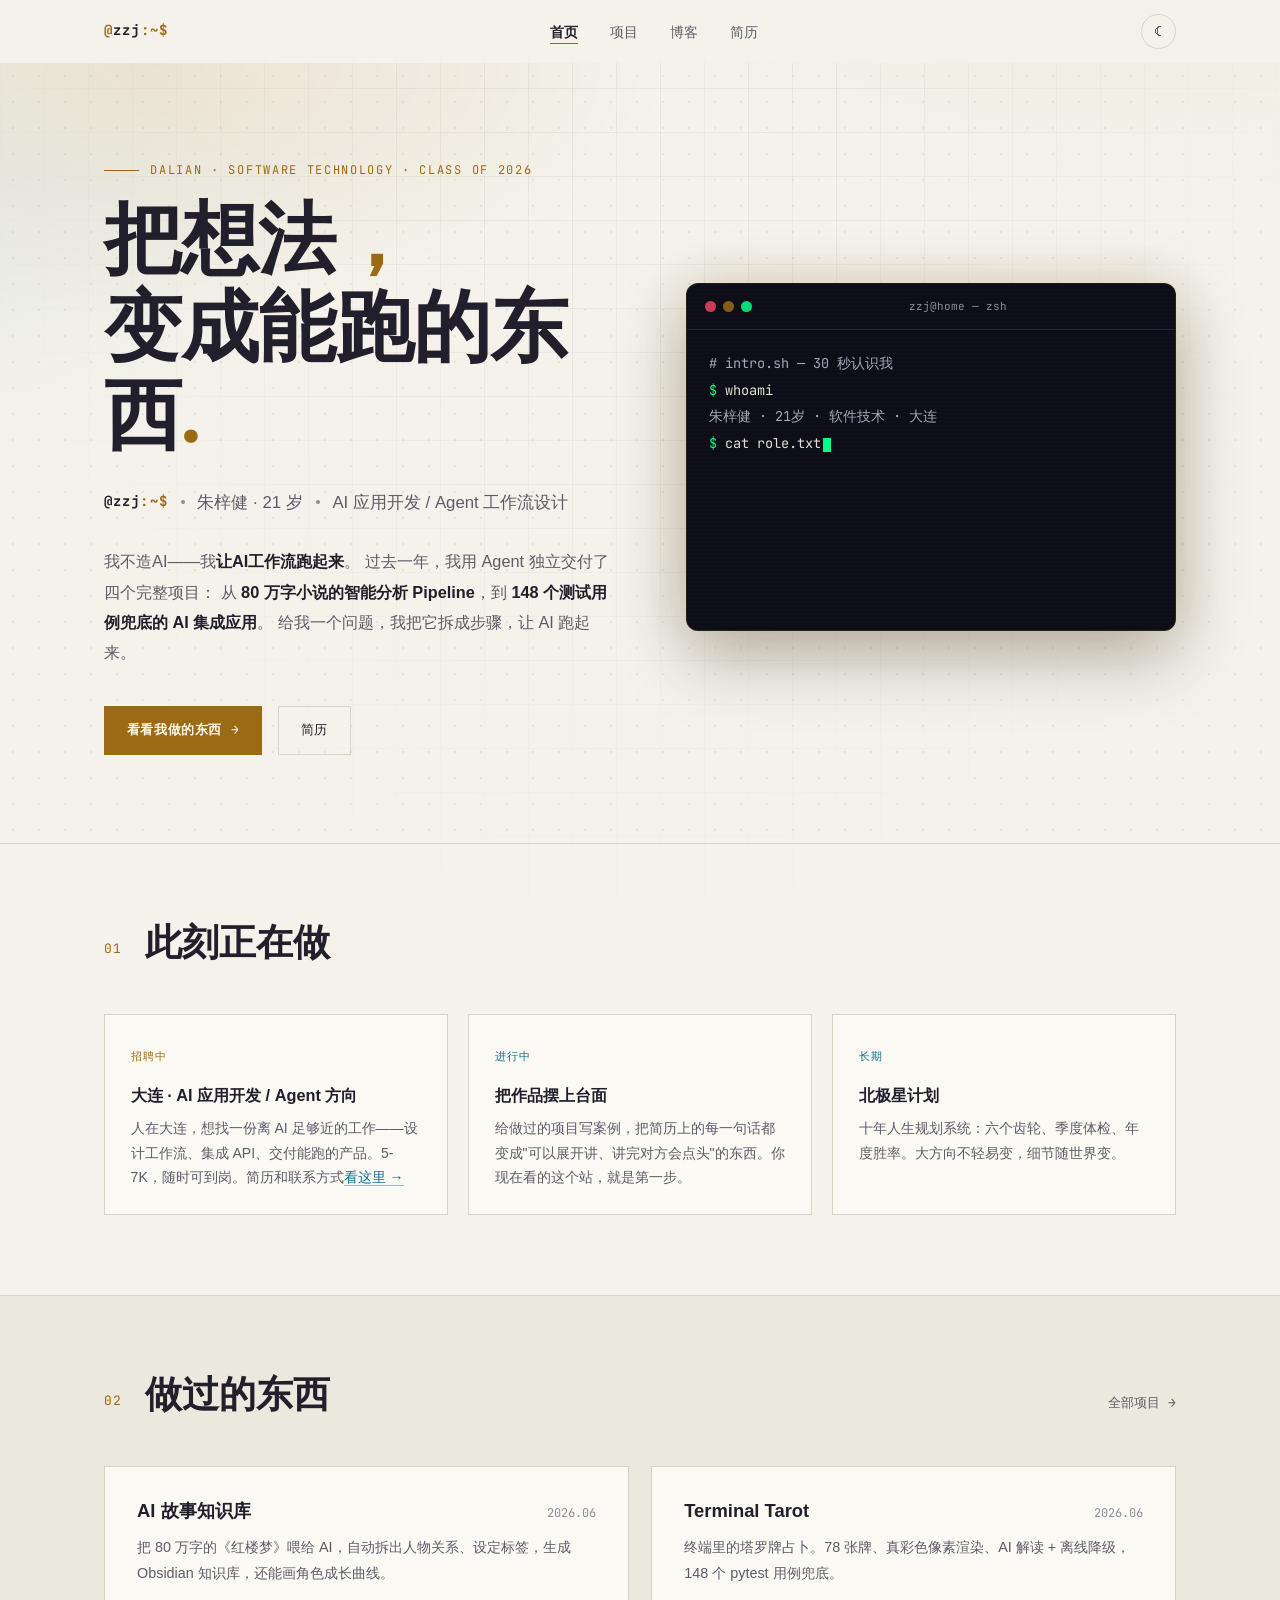
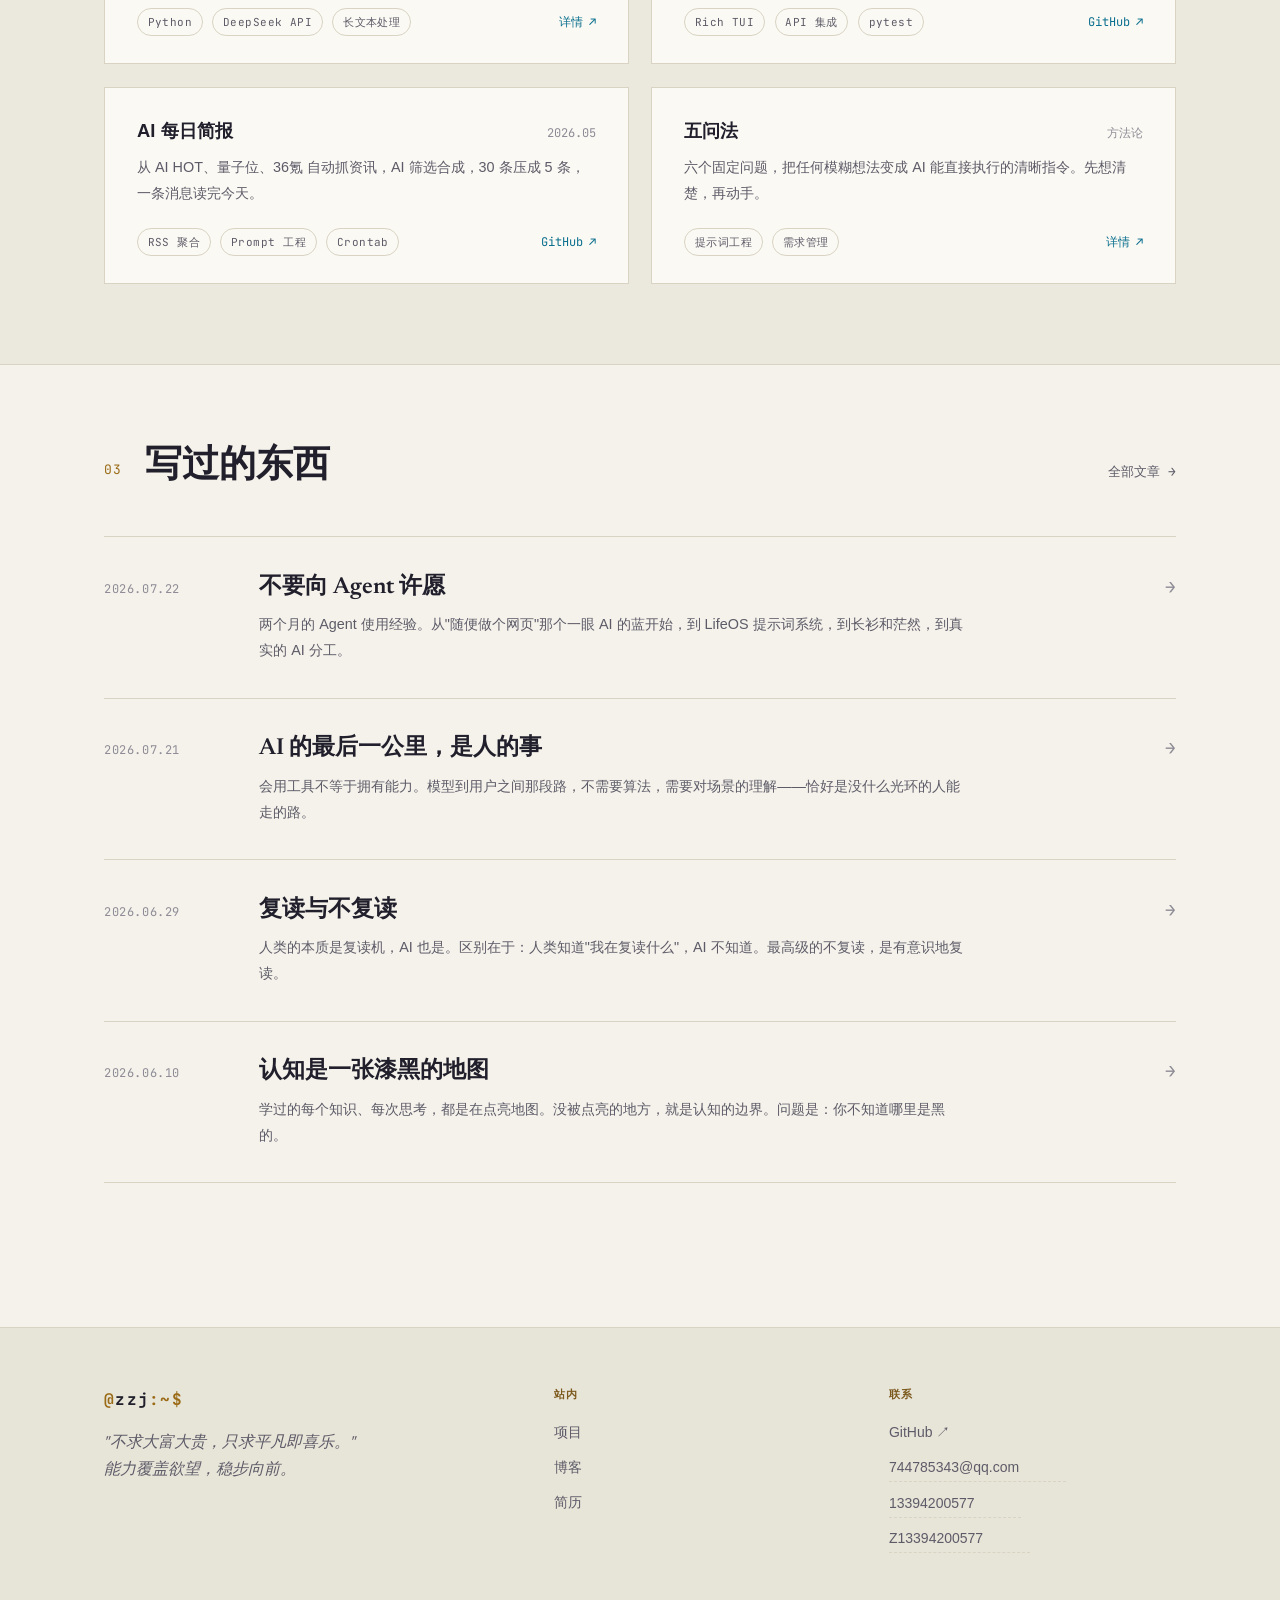
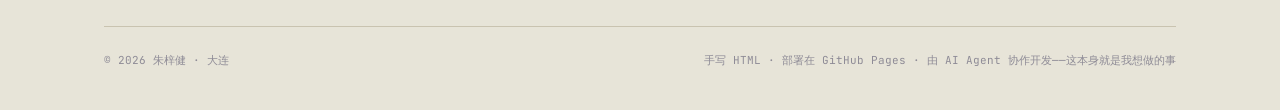
==== commit cc10056e: "revert: 回到本轮修改前的hero版本（无缩进/无分段落/无英文小字）" ====
--- a/index.html
+++ b/index.html
@@ -55,15 +55,13 @@
           我不造AI——我<strong>让AI工作流跑起来</strong>。
                     过去一年，我用 Agent 独立交付了四个完整项目：
                     从 <strong>80 万字小说的智能分析 Pipeline</strong>，到
-                    <strong>148 个测试用例兜底的 AI 集成应用</strong>。</p>
-        <p class="hero-bio-body">
-          给我一个问题，我把它拆成步骤，<strong class="hero-em">让 AI 跑起来</strong>。
+                    <strong>148 个测试用例兜底的 AI 集成应用</strong>。
+                    给我一个问题，我把它拆成步骤，让 AI 跑起来。
         </p>
         <div class="hero-cta">
           <a class="btn" href="projects.html">看看我做的东西 →</a>
           <a class="btn btn-ghost" href="resume.html">简历</a>
         </div>
-        <p class="hero-en">I make AI workflows run.</p>
       </div>
       <div class="term reveal">
         <div class="term-bar">
--- a/assets/style.css
+++ b/assets/style.css
@@ -219,10 +219,6 @@
 .hero-role .sep { width: 4px; height: 4px; border-radius: 50%; background: var(--ink-3); }
 .hero-bio { margin-top: 1.8rem; max-width: 34rem; color: var(--ink-2); font-size: 1.02rem; }
 .hero-bio strong { color: var(--ink); font-weight: 600; }
-.hero-bio .hero-em { color: var(--ink); font-weight: 800; }
-.hero-bio-body { margin-top: .8rem; max-width: 34rem; color: var(--ink-2); font-size: 1.02rem; text-indent: 2em; line-height: 1.75; }
-.hero-bio-body .hero-em { color: var(--ink); font-weight: 800; }
-.hero-en { margin-top: 1.2rem; font-size: .8125rem; color: var(--ink-3); letter-spacing: .04em; }
 .hero-cta { margin-top: 2.4rem; display: flex; gap: 1rem; flex-wrap: wrap; }
 
 /* 子页页头 */
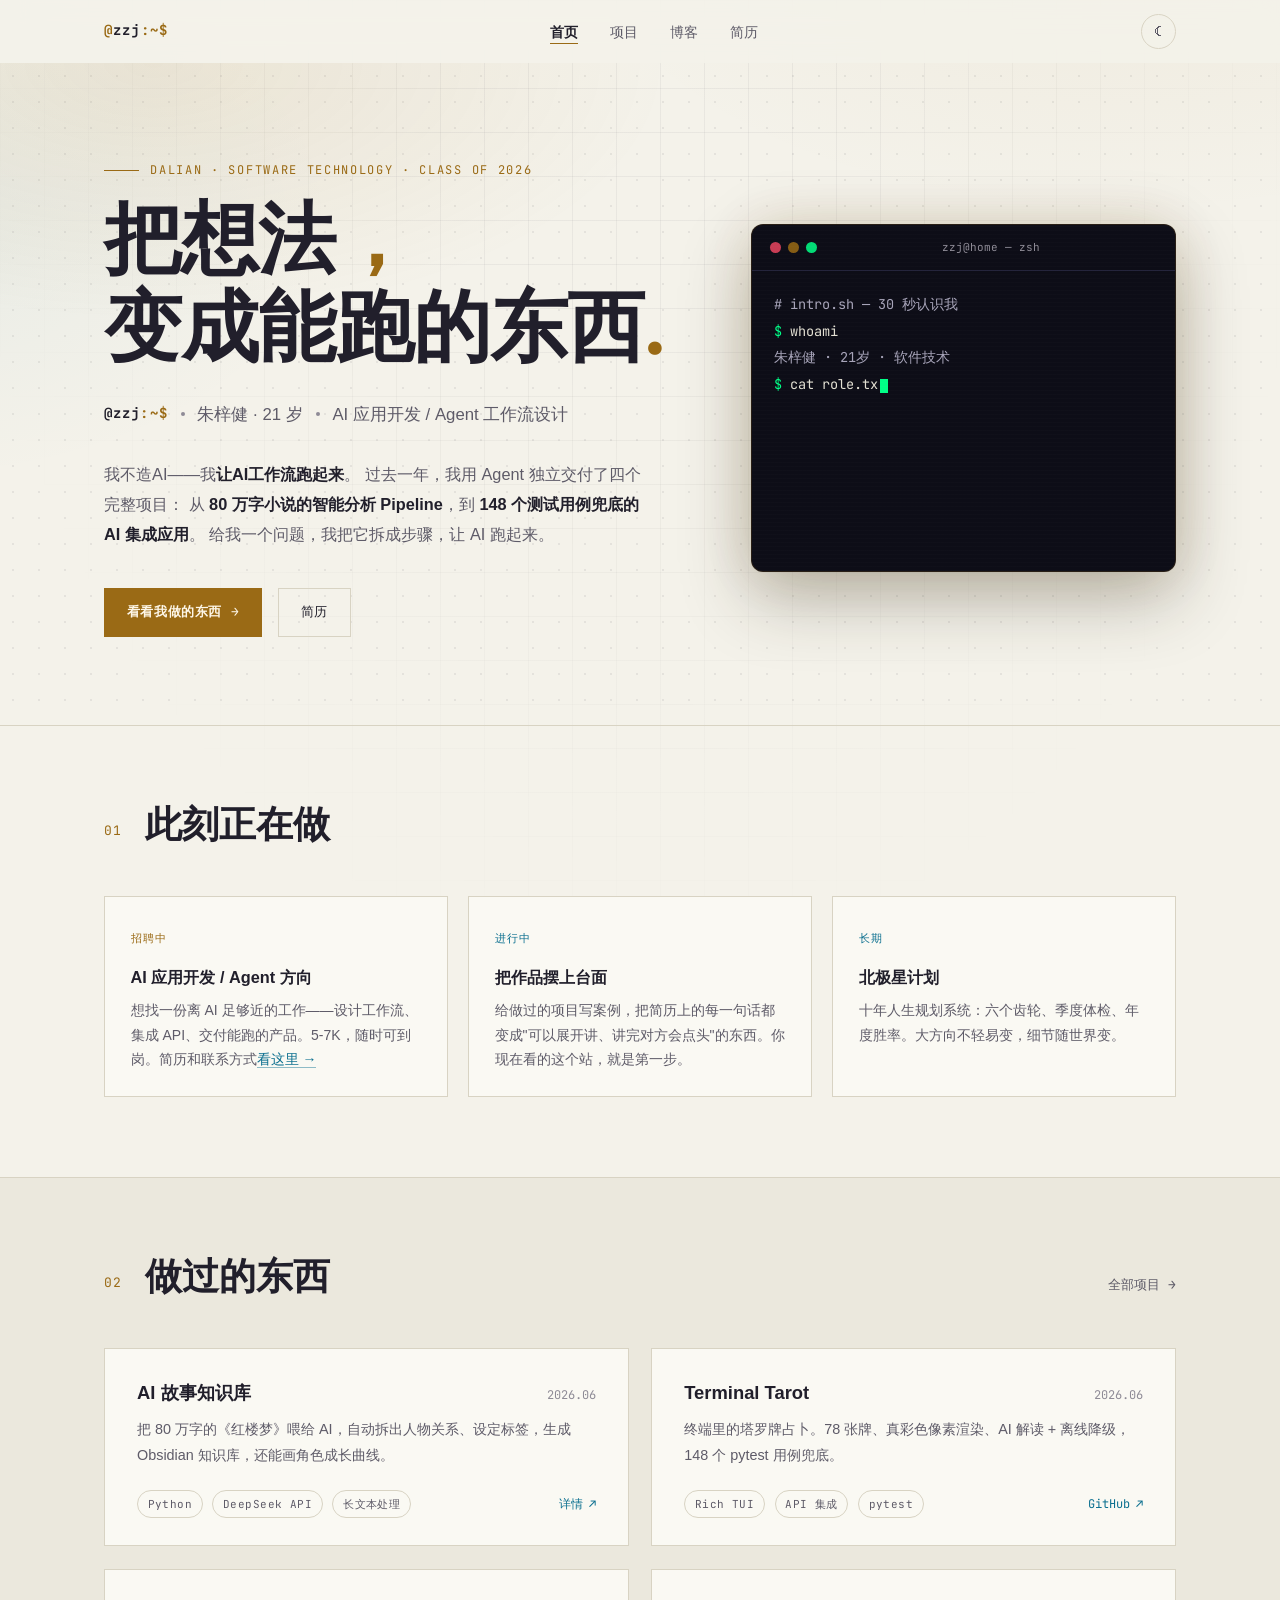
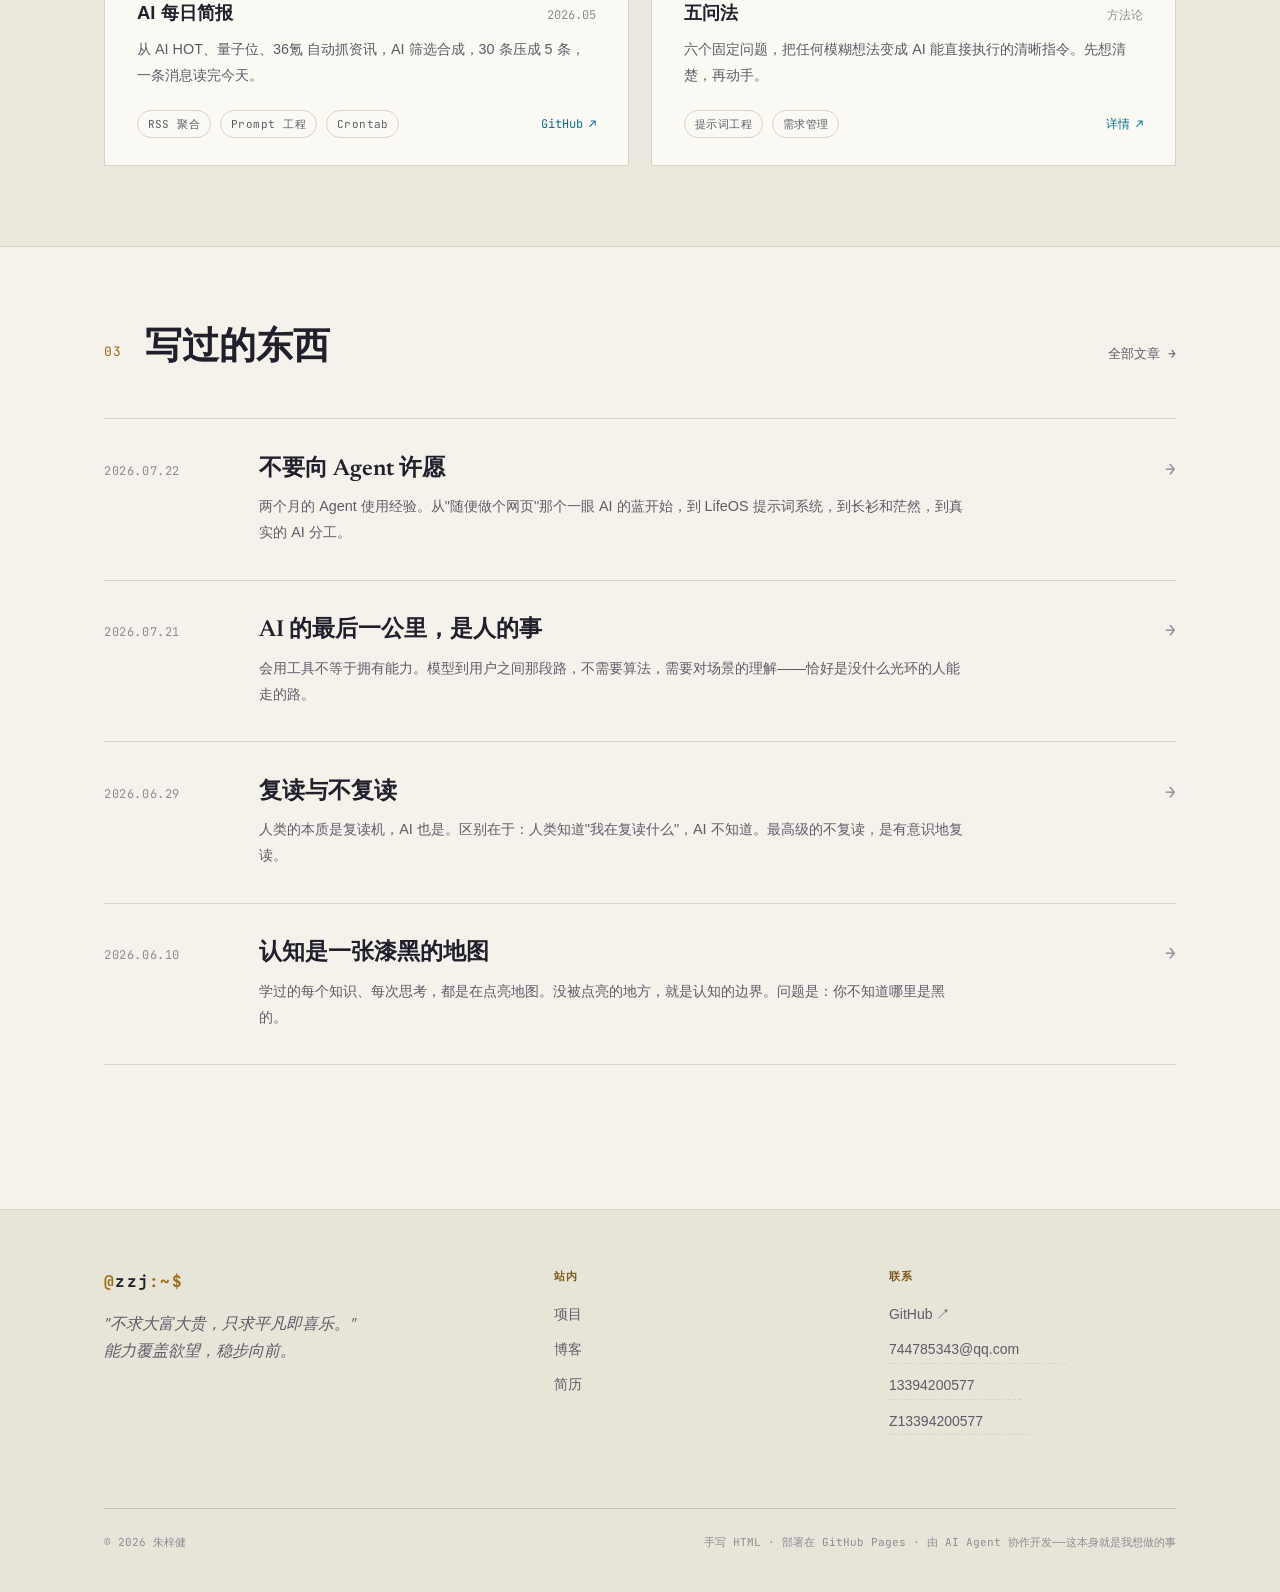
==== commit 23250ce7: "fix: 全站移除大连定位（页脚/招聘卡/简历/meta/终端）" ====
--- a/index.html
+++ b/index.html
@@ -4,7 +4,7 @@
 <meta charset="UTF-8">
 <meta name="viewport" content="width=device-width, initial-scale=1.0">
 <title>朱梓健 — 把想法变成能跑的东西</title>
-<meta name="description" content="朱梓健的个人站。21 岁，软件技术专业，大连。用 AI 独立交付四个完整项目——从 80 万字小说的智能分析系统，到 148 个测试用例兜底的终端应用。求职方向：实施工程师 / 技术支持 / 技术文档。">
+<meta name="description" content="朱梓健的个人站。21 岁，软件技术专业。用 AI 独立交付四个完整项目——从 80 万字小说的智能分析系统，到 148 个测试用例兜底的终端应用。">
 <link rel="preconnect" href="https://fonts.googleapis.com">
 <link rel="preconnect" href="https://fonts.gstatic.com" crossorigin>
 <link href="https://fonts.googleapis.com/css2?family=Newsreader:ital,wght@0,500;0,600;1,400;1,500&family=JetBrains+Mono:wght@400;500;700&display=swap" rel="stylesheet">
@@ -83,8 +83,8 @@
     <div class="now-strip">
       <div class="now-item reveal" style="--d:.05s">
         <span class="now-tag" style="color:var(--gold)">招聘中</span>
-        <h3>大连 · AI 应用开发 / Agent 方向</h3>
-        <p>人在大连，想找一份离 AI 足够近的工作——设计工作流、集成 API、交付能跑的产品。5-7K，随时可到岗。简历和联系方式<a class="inline-link" href="resume.html">看这里 →</a></p>
+        <h3>AI 应用开发 / Agent 方向</h3>
+        <p>想找一份离 AI 足够近的工作——设计工作流、集成 API、交付能跑的产品。5-7K，随时可到岗。简历和联系方式<a class="inline-link" href="resume.html">看这里 →</a></p>
       </div>
       <div class="now-item reveal" style="--d:.15s">
         <span class="now-tag">进行中</span>
@@ -228,7 +228,7 @@
               </ul>
     </div>
     <div class="footer-bottom" style="grid-column: 1 / -1;">
-      <span>© <span id="year">2026</span> 朱梓健 · 大连</span>
+      <span>© <span id="year">2026</span> 朱梓健</span>
       <span>手写 HTML · 部署在 GitHub Pages · 由 AI Agent 协作开发——这本身就是我想做的事</span>
     </div>
   </div>
--- a/assets/style.css
+++ b/assets/style.css
@@ -198,7 +198,7 @@
   background: radial-gradient(52rem 26rem at 12% 0%, var(--hero-glow), transparent 62%);
 }
 .hero-grid {
-  display: grid; grid-template-columns: 1.02fr .98fr; gap: 4.5rem; align-items: center;
+  display: grid; grid-template-columns: 1.15fr .85fr; gap: 4.5rem; align-items: center;
   position: relative;
 }
 .hero-eyebrow {
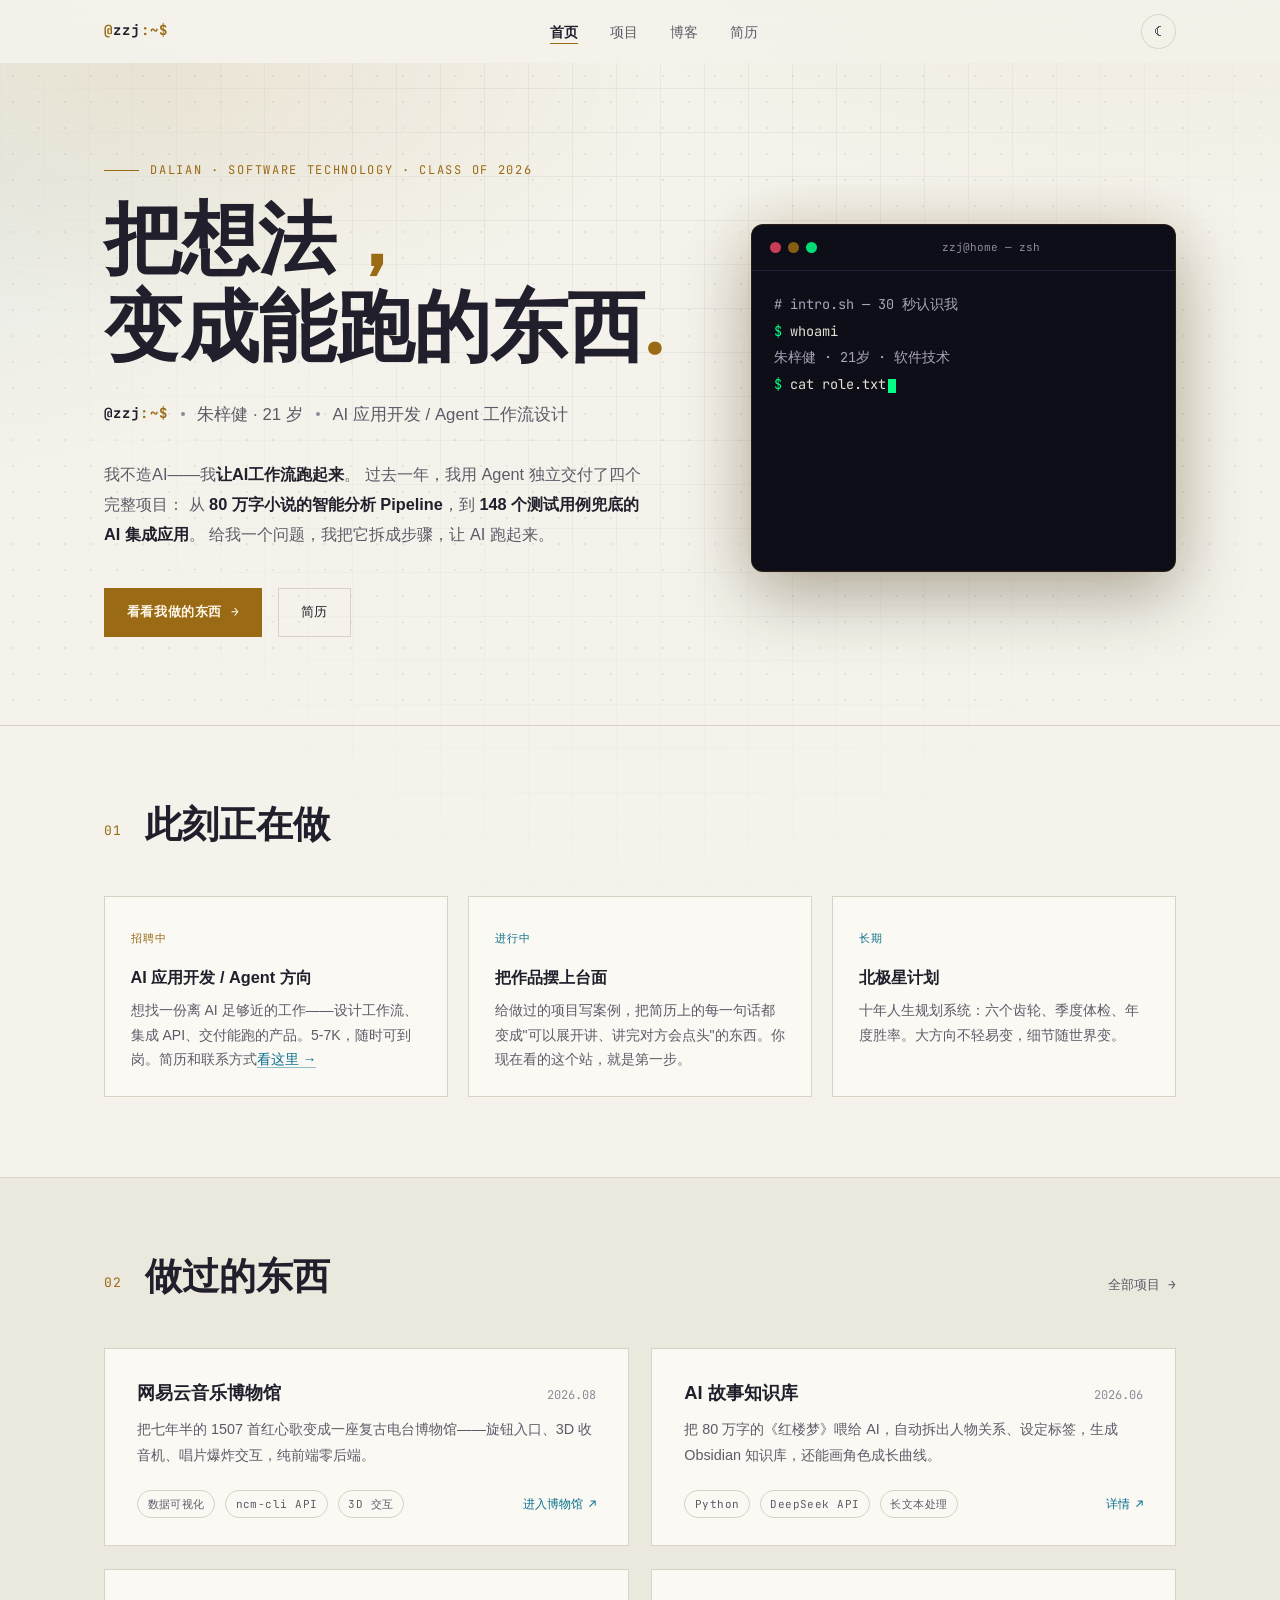
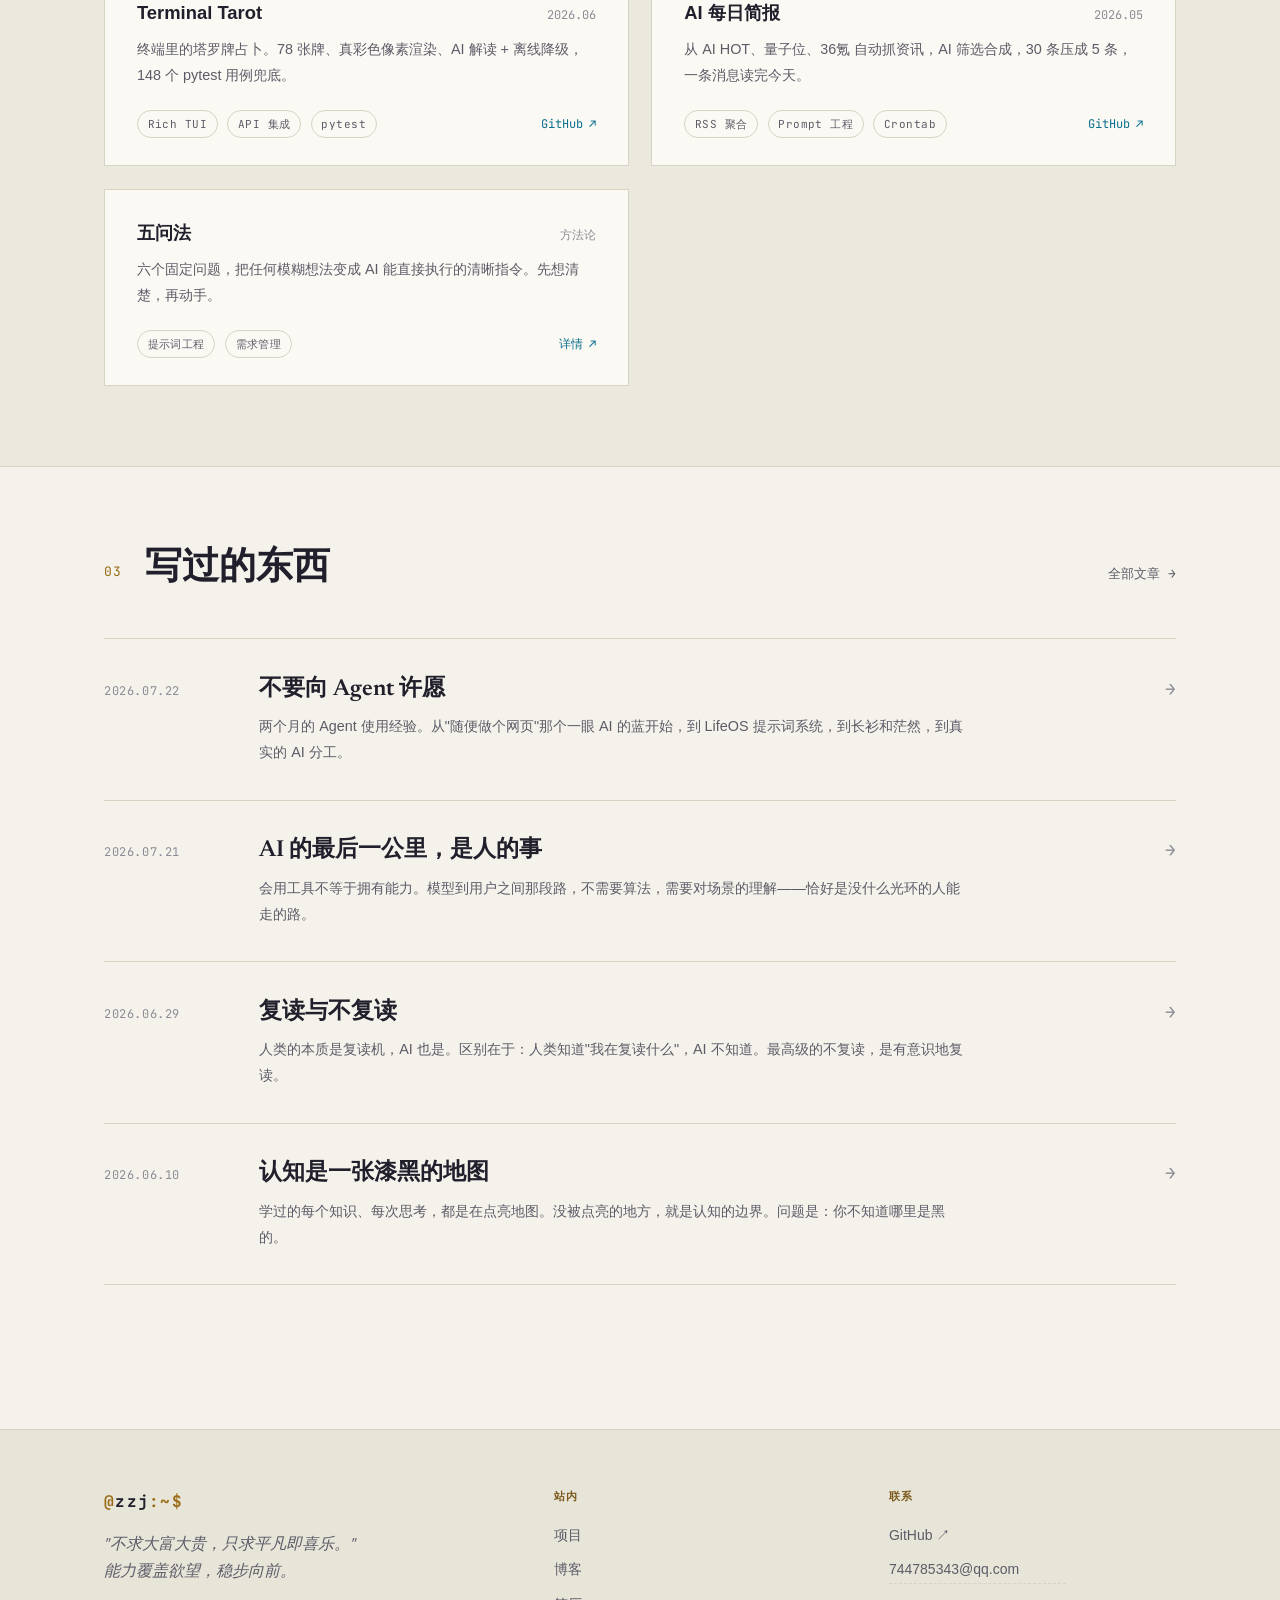
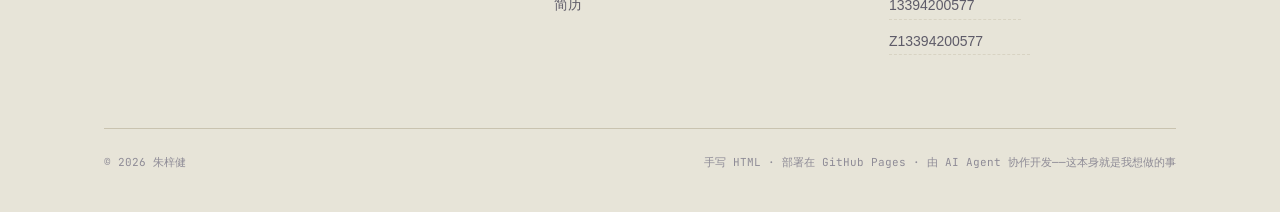
==== commit 757b09f0: "feat: 新增网易云音乐博物馆页面 + 首页/项目页卡片" ====
--- a/index.html
+++ b/index.html
@@ -109,6 +109,14 @@
     </div>
     <div class="proj-grid">
       <div class="proj reveal" style="--d:.05s">
+        <div class="proj-top"><h3><a href="music-museum.html">网易云音乐博物馆</a></h3><span class="proj-num">2026.08</span></div>
+        <p class="proj-desc">把七年半的 1507 首红心歌变成一座复古电台博物馆——旋钮入口、3D 收音机、唱片爆炸交互，纯前端零后端。</p>
+        <div class="proj-foot">
+          <span class="tag">数据可视化</span><span class="tag">ncm-cli API</span><span class="tag">3D 交互</span>
+          <a class="proj-link" href="music-museum.html">进入博物馆 <span class="arr">↗</span></a>
+        </div>
+      </div>
+      <div class="proj reveal" style="--d:.05s">
         <div class="proj-top"><h3><a href="projects.html#story-wiki">AI 故事知识库</a></h3><span class="proj-num">2026.06</span></div>
         <p class="proj-desc">把 80 万字的《红楼梦》喂给 AI，自动拆出人物关系、设定标签，生成 Obsidian 知识库，还能画角色成长曲线。</p>
         <div class="proj-foot">
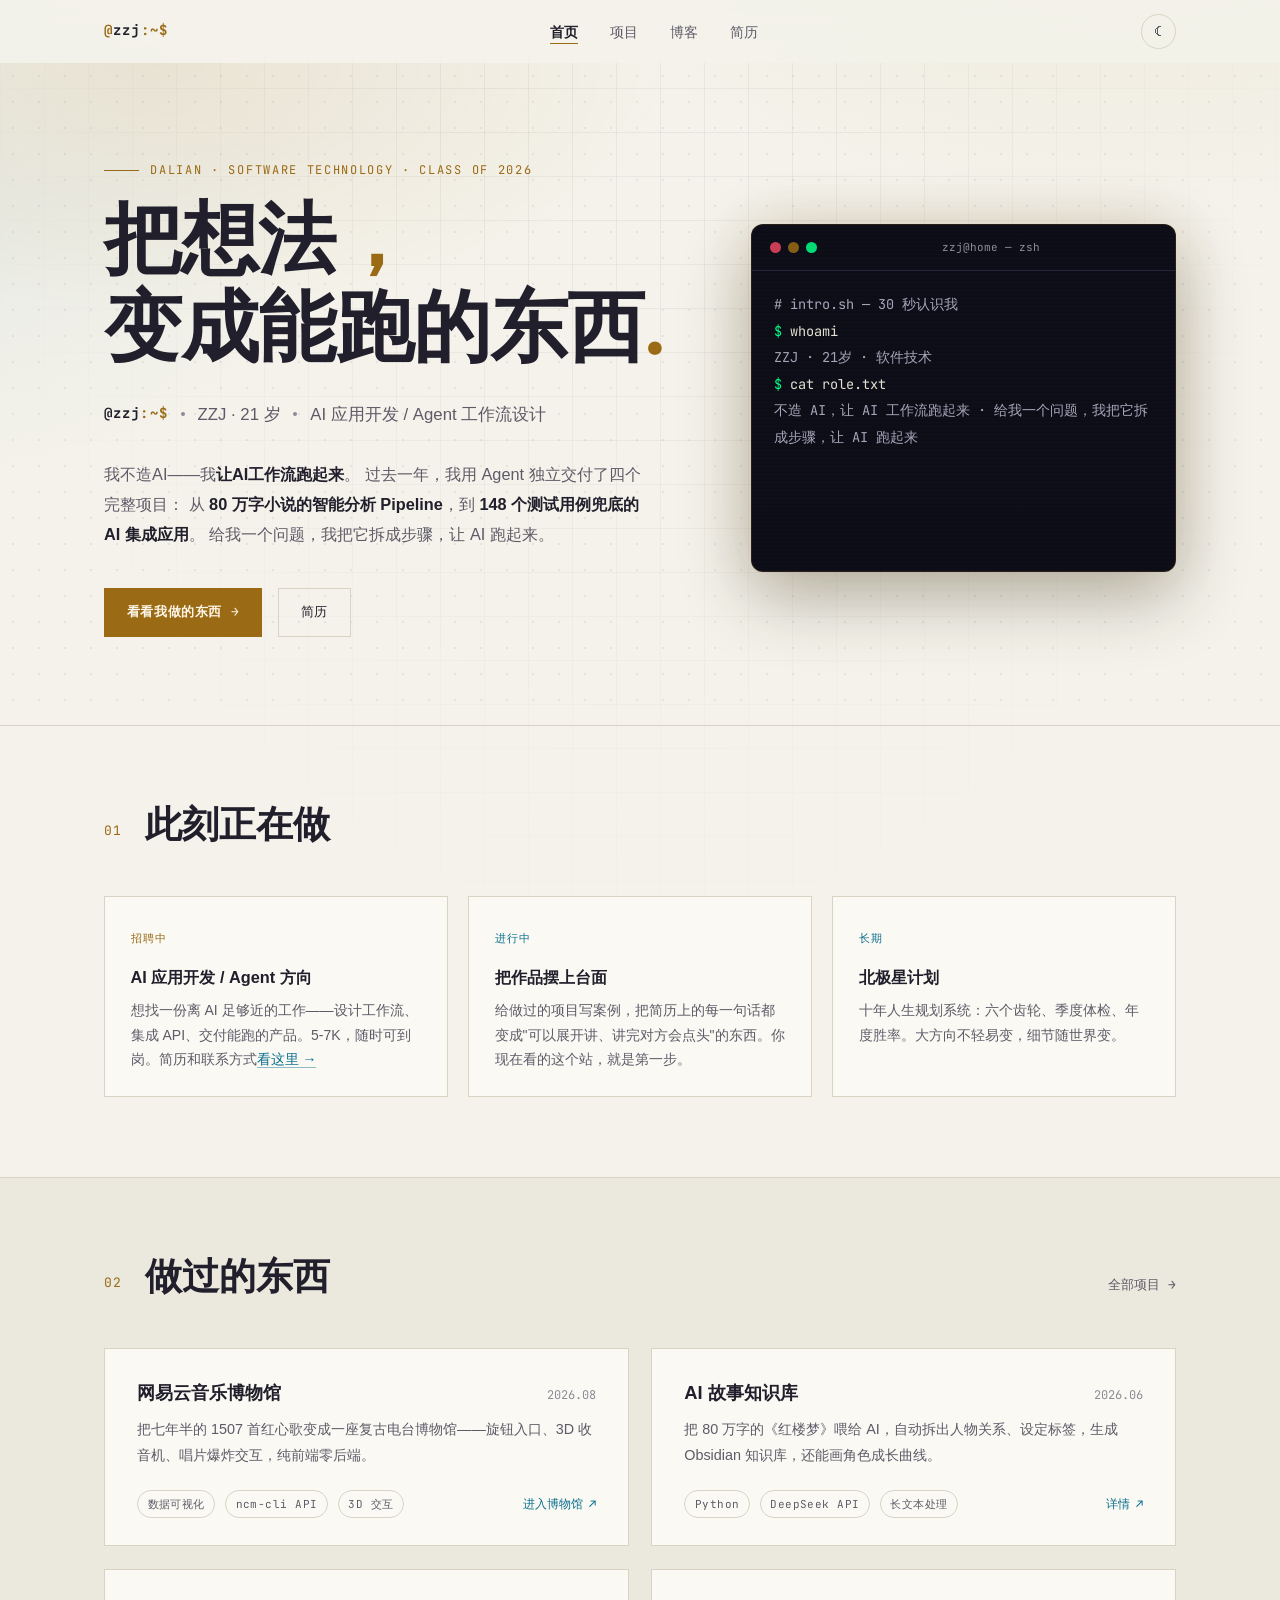
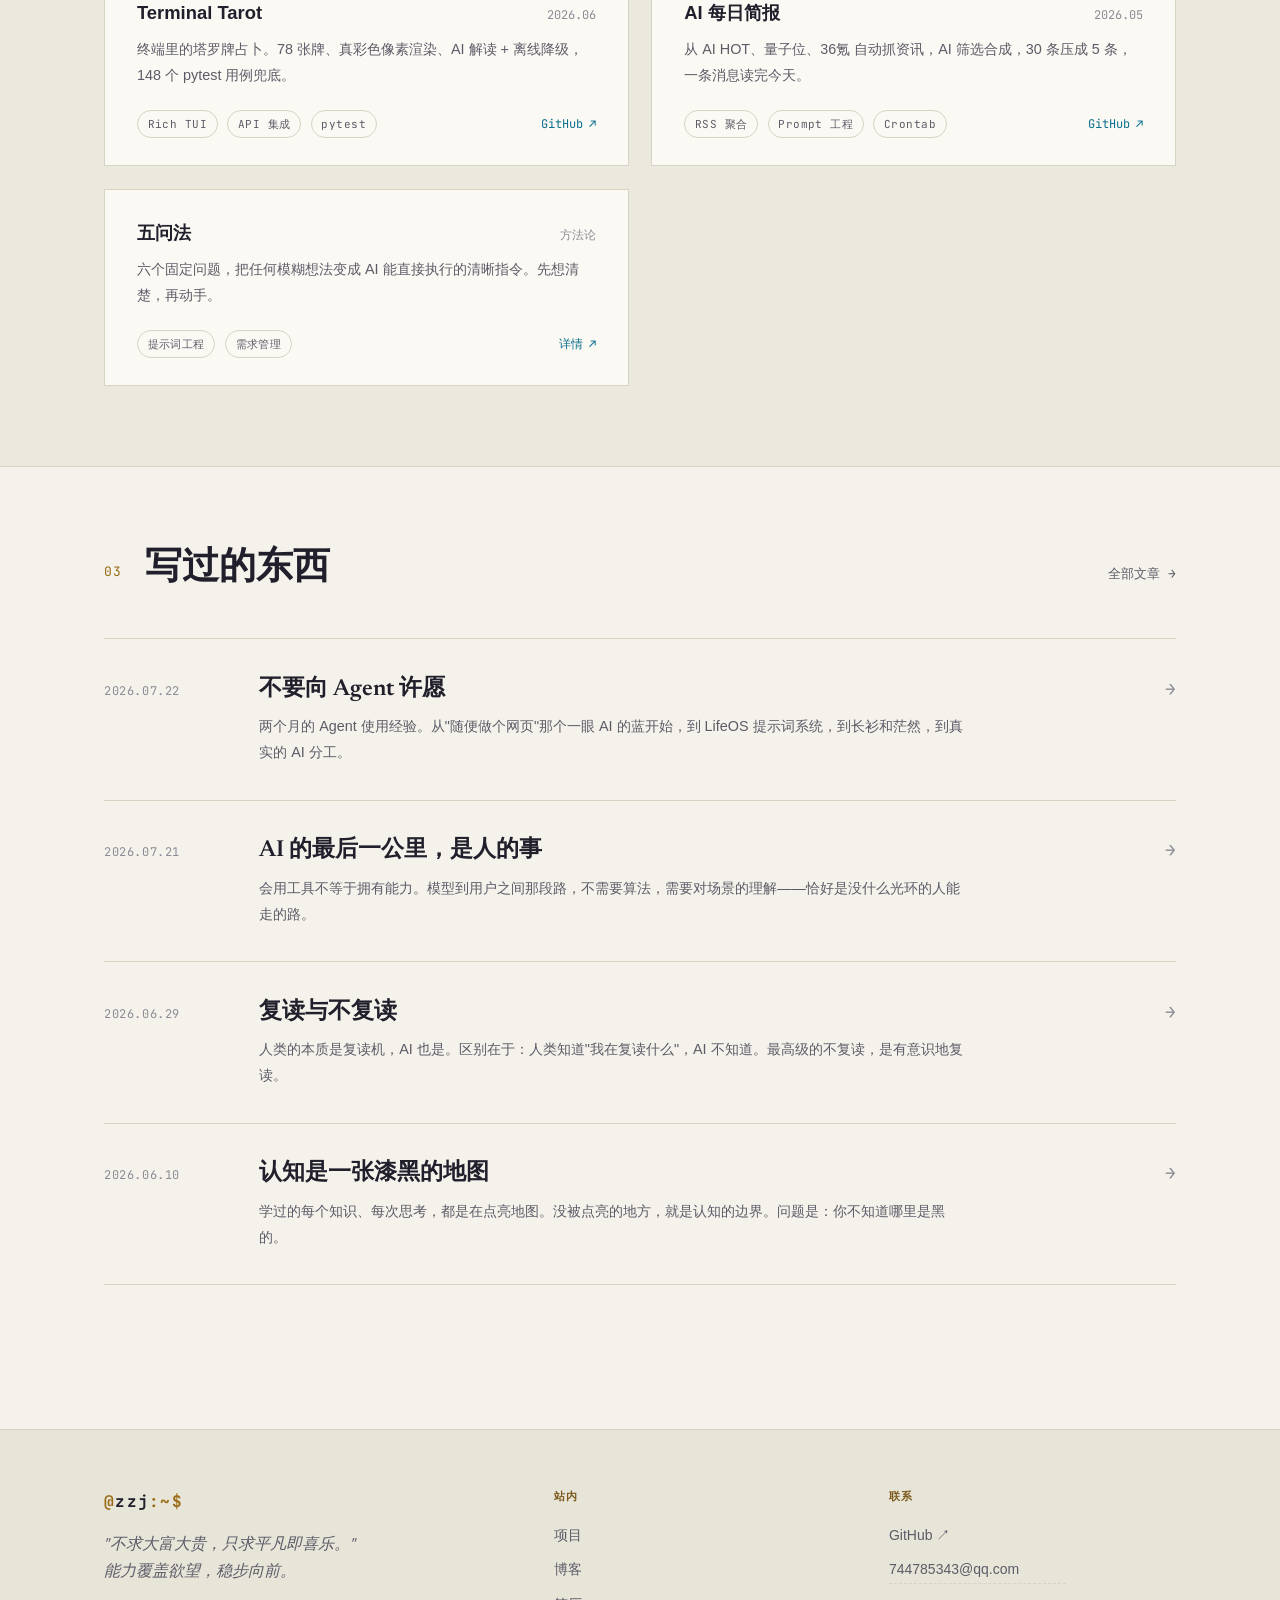
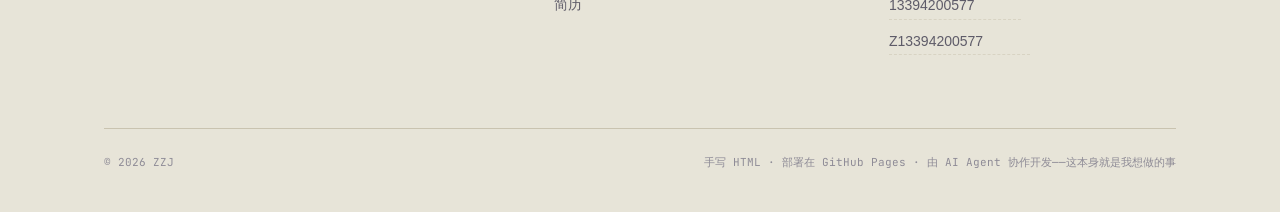
==== commit 63e28533: "rename: 全站朱梓健→ZZJ 隐藏真名" ====
--- a/index.html
+++ b/index.html
@@ -3,8 +3,8 @@
 <head>
 <meta charset="UTF-8">
 <meta name="viewport" content="width=device-width, initial-scale=1.0">
-<title>朱梓健 — 把想法变成能跑的东西</title>
-<meta name="description" content="朱梓健的个人站。21 岁，软件技术专业。用 AI 独立交付四个完整项目——从 80 万字小说的智能分析系统，到 148 个测试用例兜底的终端应用。">
+<title>ZZJ — 把想法变成能跑的东西</title>
+<meta name="description" content="ZZJ的个人站。21 岁，软件技术专业。用 AI 独立交付四个完整项目——从 80 万字小说的智能分析系统，到 148 个测试用例兜底的终端应用。">
 <link rel="preconnect" href="https://fonts.googleapis.com">
 <link rel="preconnect" href="https://fonts.gstatic.com" crossorigin>
 <link href="https://fonts.googleapis.com/css2?family=Newsreader:ital,wght@0,500;0,600;1,400;1,500&family=JetBrains+Mono:wght@400;500;700&display=swap" rel="stylesheet">
@@ -47,7 +47,7 @@
         <p class="hero-role">
           <span class="brand">@zzj<span class="at">:~$</span></span>
           <span class="sep"></span>
-          朱梓健 · 21 岁
+          ZZJ · 21 岁
           <span class="sep"></span>
           AI 应用开发 / Agent 工作流设计
         </p>
@@ -236,7 +236,7 @@
               </ul>
     </div>
     <div class="footer-bottom" style="grid-column: 1 / -1;">
-      <span>© <span id="year">2026</span> 朱梓健</span>
+      <span>© <span id="year">2026</span> ZZJ</span>
       <span>手写 HTML · 部署在 GitHub Pages · 由 AI Agent 协作开发——这本身就是我想做的事</span>
     </div>
   </div>
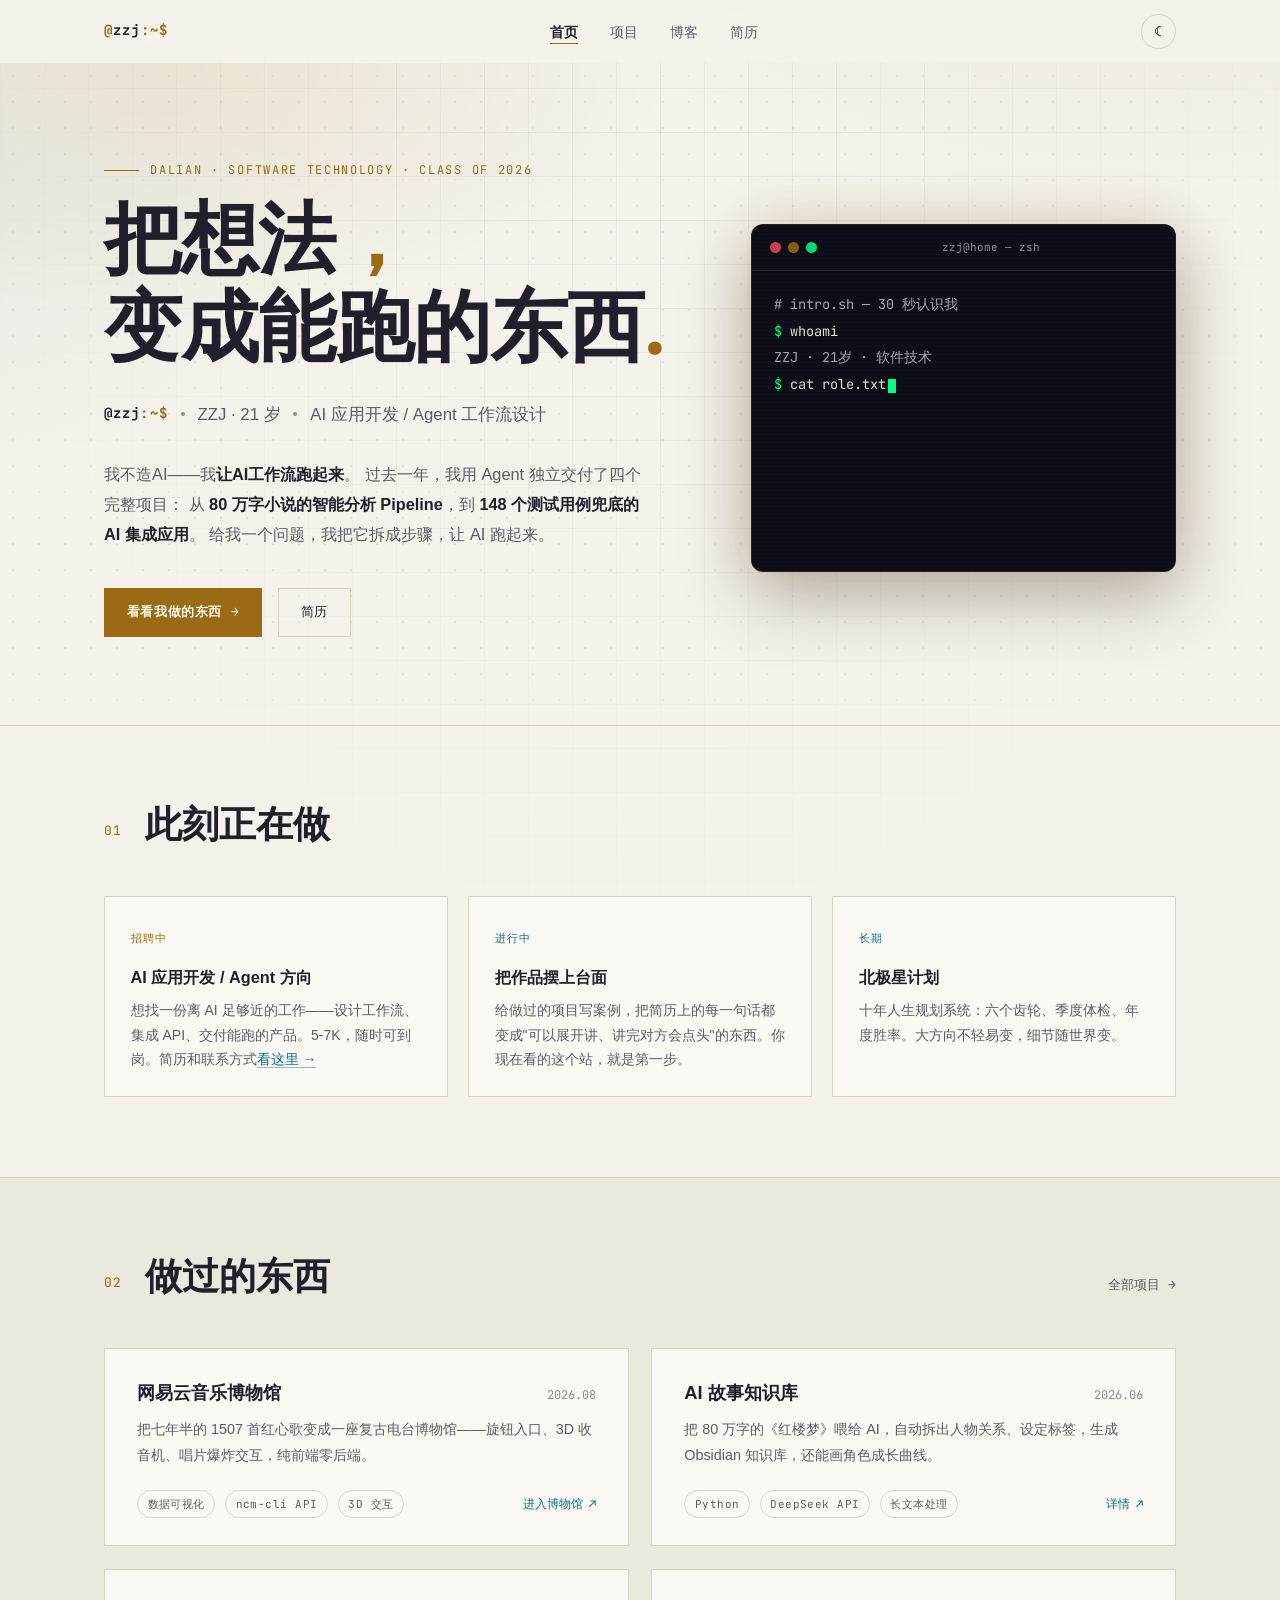
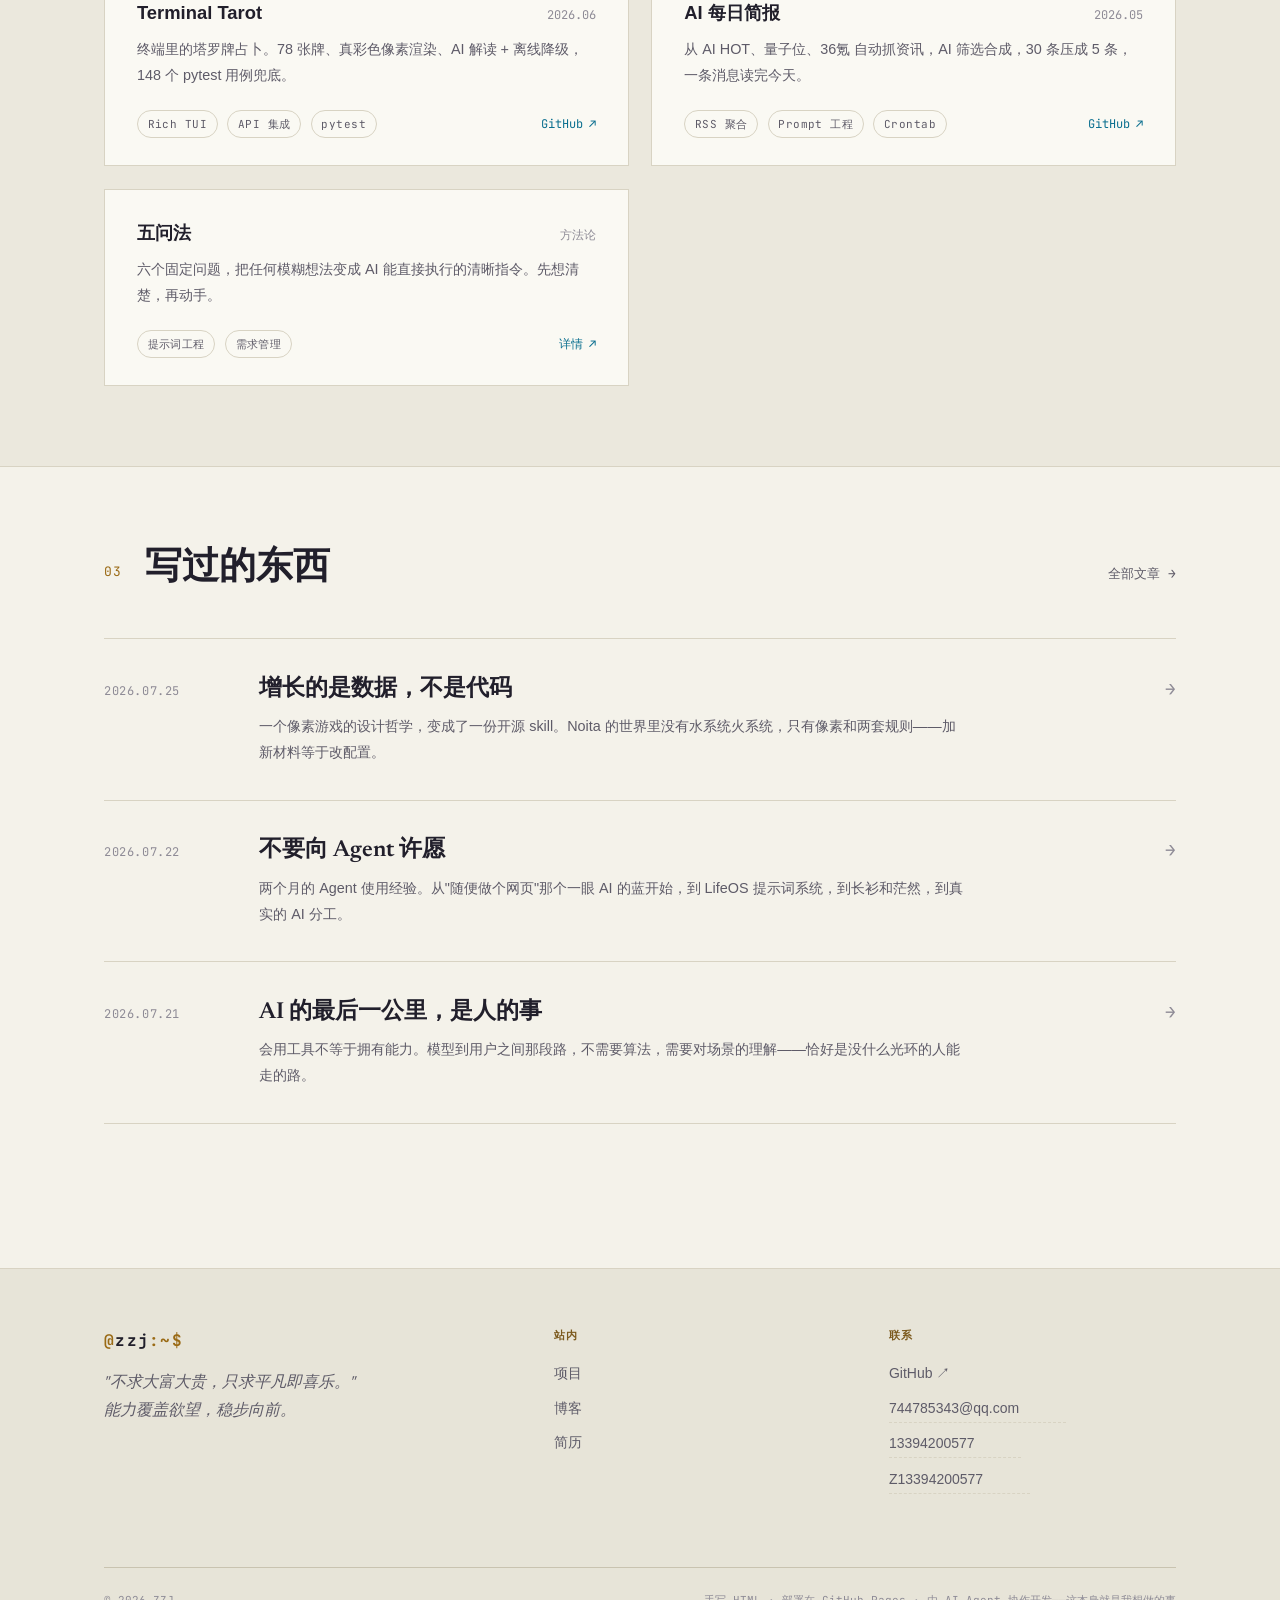
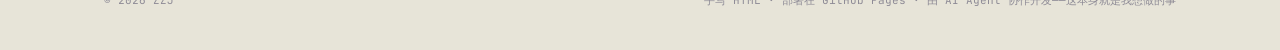
==== commit dc300250: "fix: 首页'写过的东西'同步最新3篇博客（dna/许愿/最后一公里）" ====
--- a/index.html
+++ b/index.html
@@ -161,6 +161,18 @@
     </div>
     <ul class="post-list">
       <li class="reveal">
+        <a href="blog/dna.html">
+          <div class="post-row">
+            <span class="post-date">2026.07.25</span>
+            <div>
+              <h3>增长的是数据，不是代码</h3>
+              <p class="post-excerpt">一个像素游戏的设计哲学，变成了一份开源 skill。Noita 的世界里没有水系统火系统，只有像素和两套规则——加新材料等于改配置。</p>
+            </div>
+            <span class="post-arrow">→</span>
+          </div>
+        </a>
+      </li>
+      <li class="reveal" style="--d:.08s">
         <a href="blog/agent-no-wish.html">
           <div class="post-row">
             <span class="post-date">2026.07.22</span>
@@ -172,7 +184,7 @@
           </div>
         </a>
       </li>
-      <li class="reveal" style="--d:.08s">
+      <li class="reveal" style="--d:.16s">
         <a href="blog/last-mile.html">
           <div class="post-row">
             <span class="post-date">2026.07.21</span>
@@ -184,30 +196,6 @@
           </div>
         </a>
       </li>
-      <li class="reveal" style="--d:.08s">
-        <a href="blog/fudu.html">
-          <div class="post-row">
-            <span class="post-date">2026.06.29</span>
-            <div>
-              <h3>复读与不复读</h3>
-              <p class="post-excerpt">人类的本质是复读机，AI 也是。区别在于：人类知道"我在复读什么"，AI 不知道。最高级的不复读，是有意识地复读。</p>
-            </div>
-            <span class="post-arrow">→</span>
-          </div>
-        </a>
-      </li>
-      <li class="reveal" style="--d:.16s">
-        <a href="blog/map.html">
-          <div class="post-row">
-            <span class="post-date">2026.06.10</span>
-            <div>
-              <h3>认知是一张漆黑的地图</h3>
-              <p class="post-excerpt">学过的每个知识、每次思考，都是在点亮地图。没被点亮的地方，就是认知的边界。问题是：你不知道哪里是黑的。</p>
-            </div>
-            <span class="post-arrow">→</span>
-          </div>
-        </a>
-      </li>
     </ul>
   </div>
 </section>
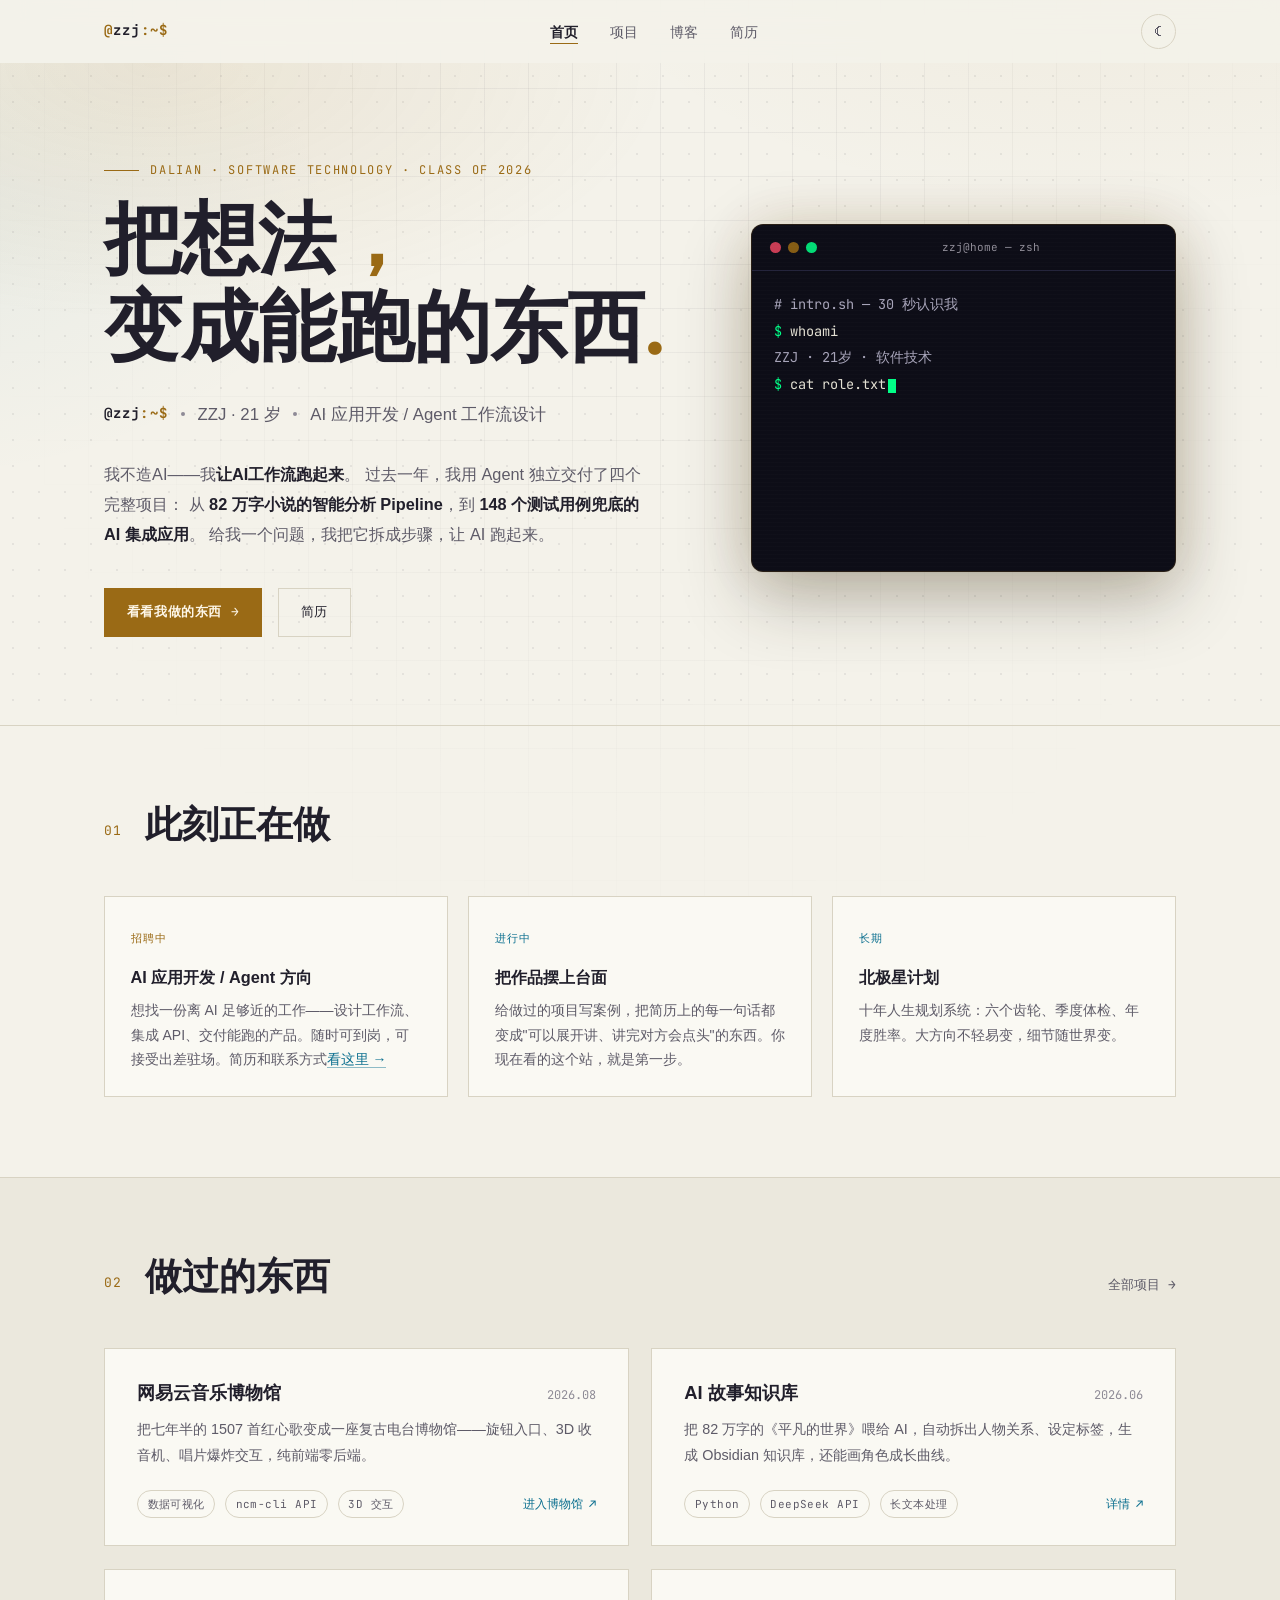
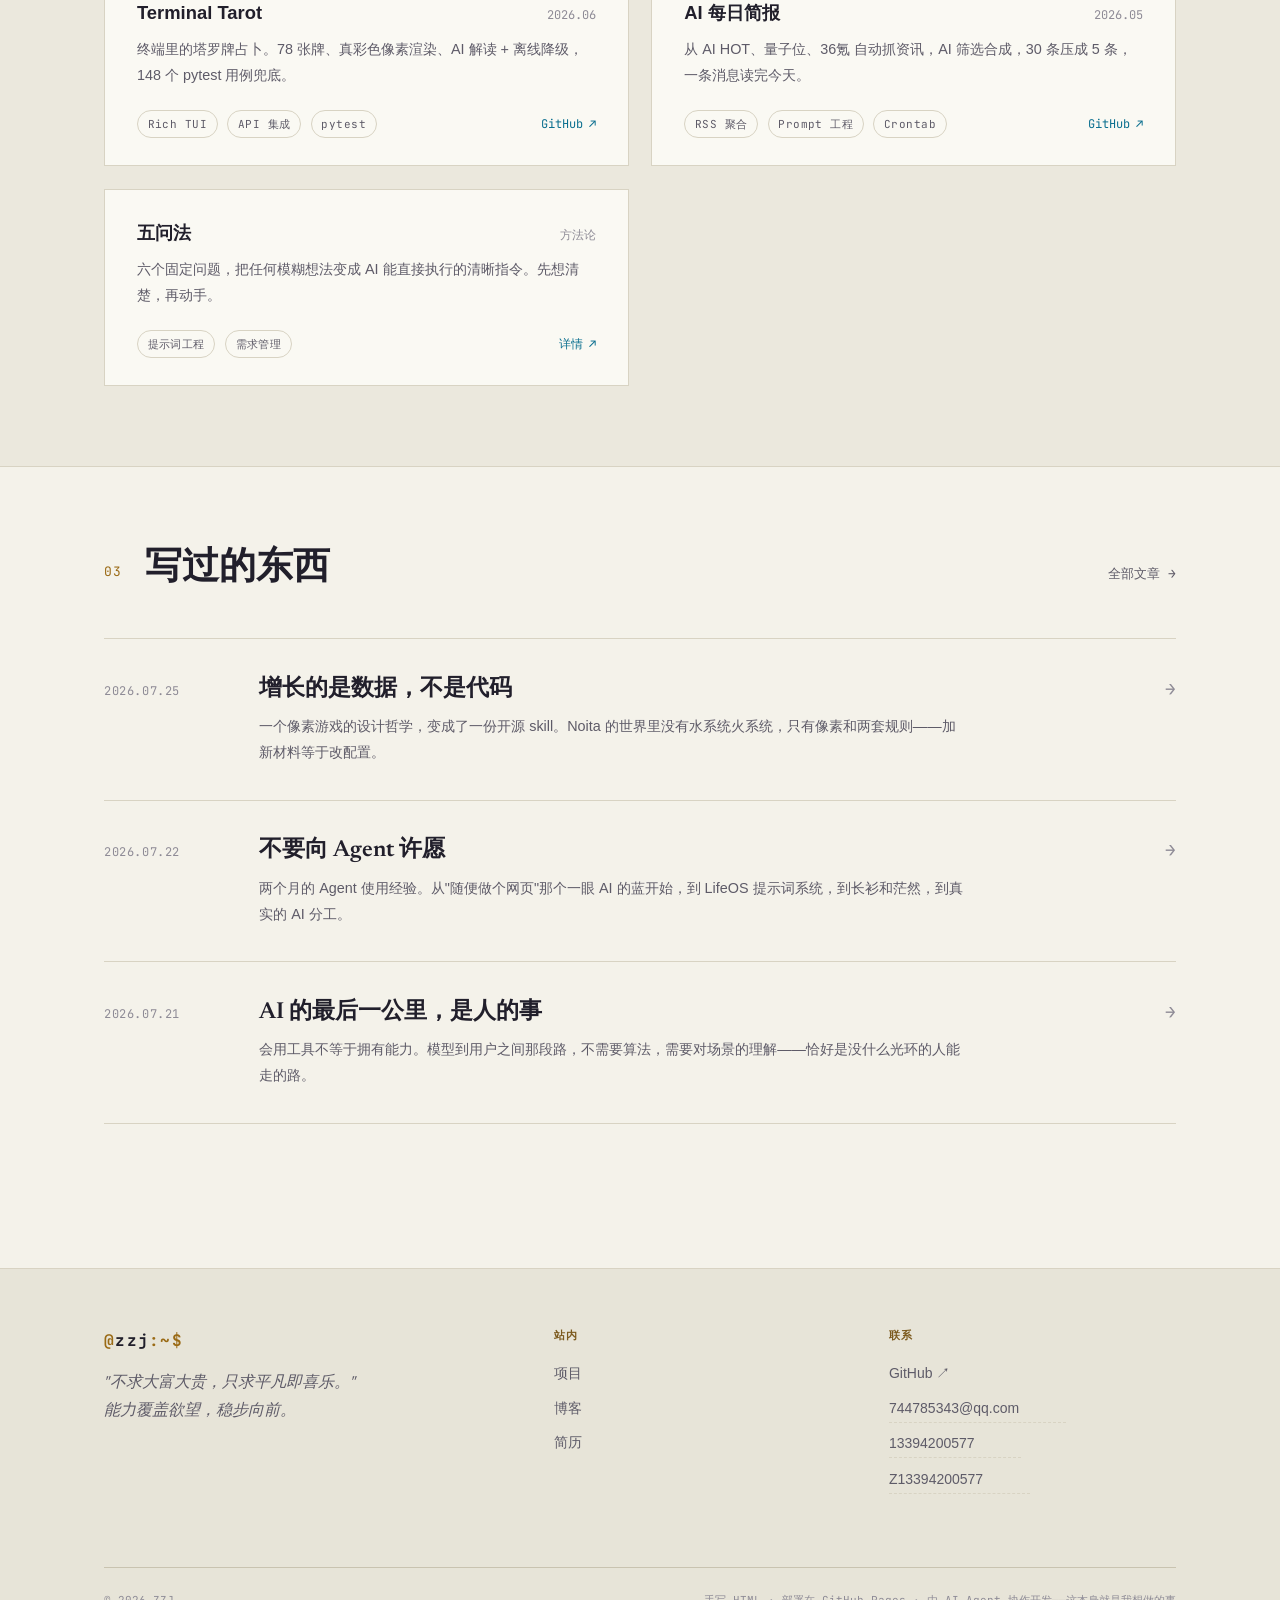
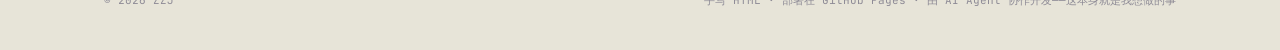
==== commit c344333c: "fix: 简历三处硬伤——统一书名《平凡的世界》/测试数780、删期望薪资、新增实施技术支持方向简历" ====
--- a/index.html
+++ b/index.html
@@ -4,7 +4,7 @@
 <meta charset="UTF-8">
 <meta name="viewport" content="width=device-width, initial-scale=1.0">
 <title>ZZJ — 把想法变成能跑的东西</title>
-<meta name="description" content="ZZJ的个人站。21 岁，软件技术专业。用 AI 独立交付四个完整项目——从 80 万字小说的智能分析系统，到 148 个测试用例兜底的终端应用。">
+<meta name="description" content="ZZJ的个人站。21 岁，软件技术专业。用 AI 独立交付四个完整项目——从 82 万字小说的智能分析系统，到 148 个测试用例兜底的终端应用。">
 <link rel="preconnect" href="https://fonts.googleapis.com">
 <link rel="preconnect" href="https://fonts.gstatic.com" crossorigin>
 <link href="https://fonts.googleapis.com/css2?family=Newsreader:ital,wght@0,500;0,600;1,400;1,500&family=JetBrains+Mono:wght@400;500;700&display=swap" rel="stylesheet">
@@ -54,7 +54,7 @@
         <p class="hero-bio">
           我不造AI——我<strong>让AI工作流跑起来</strong>。
                     过去一年，我用 Agent 独立交付了四个完整项目：
-                    从 <strong>80 万字小说的智能分析 Pipeline</strong>，到
+                    从 <strong>82 万字小说的智能分析 Pipeline</strong>，到
                     <strong>148 个测试用例兜底的 AI 集成应用</strong>。
                     给我一个问题，我把它拆成步骤，让 AI 跑起来。
         </p>
@@ -84,7 +84,7 @@
       <div class="now-item reveal" style="--d:.05s">
         <span class="now-tag" style="color:var(--gold)">招聘中</span>
         <h3>AI 应用开发 / Agent 方向</h3>
-        <p>想找一份离 AI 足够近的工作——设计工作流、集成 API、交付能跑的产品。5-7K，随时可到岗。简历和联系方式<a class="inline-link" href="resume.html">看这里 →</a></p>
+        <p>想找一份离 AI 足够近的工作——设计工作流、集成 API、交付能跑的产品。随时可到岗，可接受出差驻场。简历和联系方式<a class="inline-link" href="resume.html">看这里 →</a></p>
       </div>
       <div class="now-item reveal" style="--d:.15s">
         <span class="now-tag">进行中</span>
@@ -118,7 +118,7 @@
       </div>
       <div class="proj reveal" style="--d:.05s">
         <div class="proj-top"><h3><a href="projects.html#story-wiki">AI 故事知识库</a></h3><span class="proj-num">2026.06</span></div>
-        <p class="proj-desc">把 80 万字的《红楼梦》喂给 AI，自动拆出人物关系、设定标签，生成 Obsidian 知识库，还能画角色成长曲线。</p>
+        <p class="proj-desc">把 82 万字的《平凡的世界》喂给 AI，自动拆出人物关系、设定标签，生成 Obsidian 知识库，还能画角色成长曲线。</p>
         <div class="proj-foot">
           <span class="tag">Python</span><span class="tag">DeepSeek API</span><span class="tag">长文本处理</span>
           <a class="proj-link" href="projects.html#story-wiki">详情 <span class="arr">↗</span></a>
--- a/assets/style.css
+++ b/assets/style.css
@@ -509,6 +509,17 @@
 .post-nav a:hover { color: var(--gold); }
 
 /* ── 简历页 ── */
+.resume-switch {
+  display: inline-flex; gap: .4rem; margin: 0 0 1.6rem;
+  background: var(--gold-soft); border: 1px solid var(--line-gold);
+  padding: .3rem; font-family: var(--font-mono);
+}
+.resume-switch a {
+  padding: .45rem 1.1rem; font-size: .78rem; letter-spacing: .03em;
+  color: var(--ink-2); transition: all .25s var(--ease);
+}
+.resume-switch a.active { background: var(--gold); color: var(--btn-ink); font-weight: 700; }
+.resume-switch a:not(.active):hover { color: var(--gold); }
 .resume-head { padding: 4.5rem 0 2.5rem; }
 .resume-head h1 { font-family: var(--font-display); font-weight: 600; font-size: clamp(2.4rem, 5vw, 3.4rem); }
 .resume-contact {
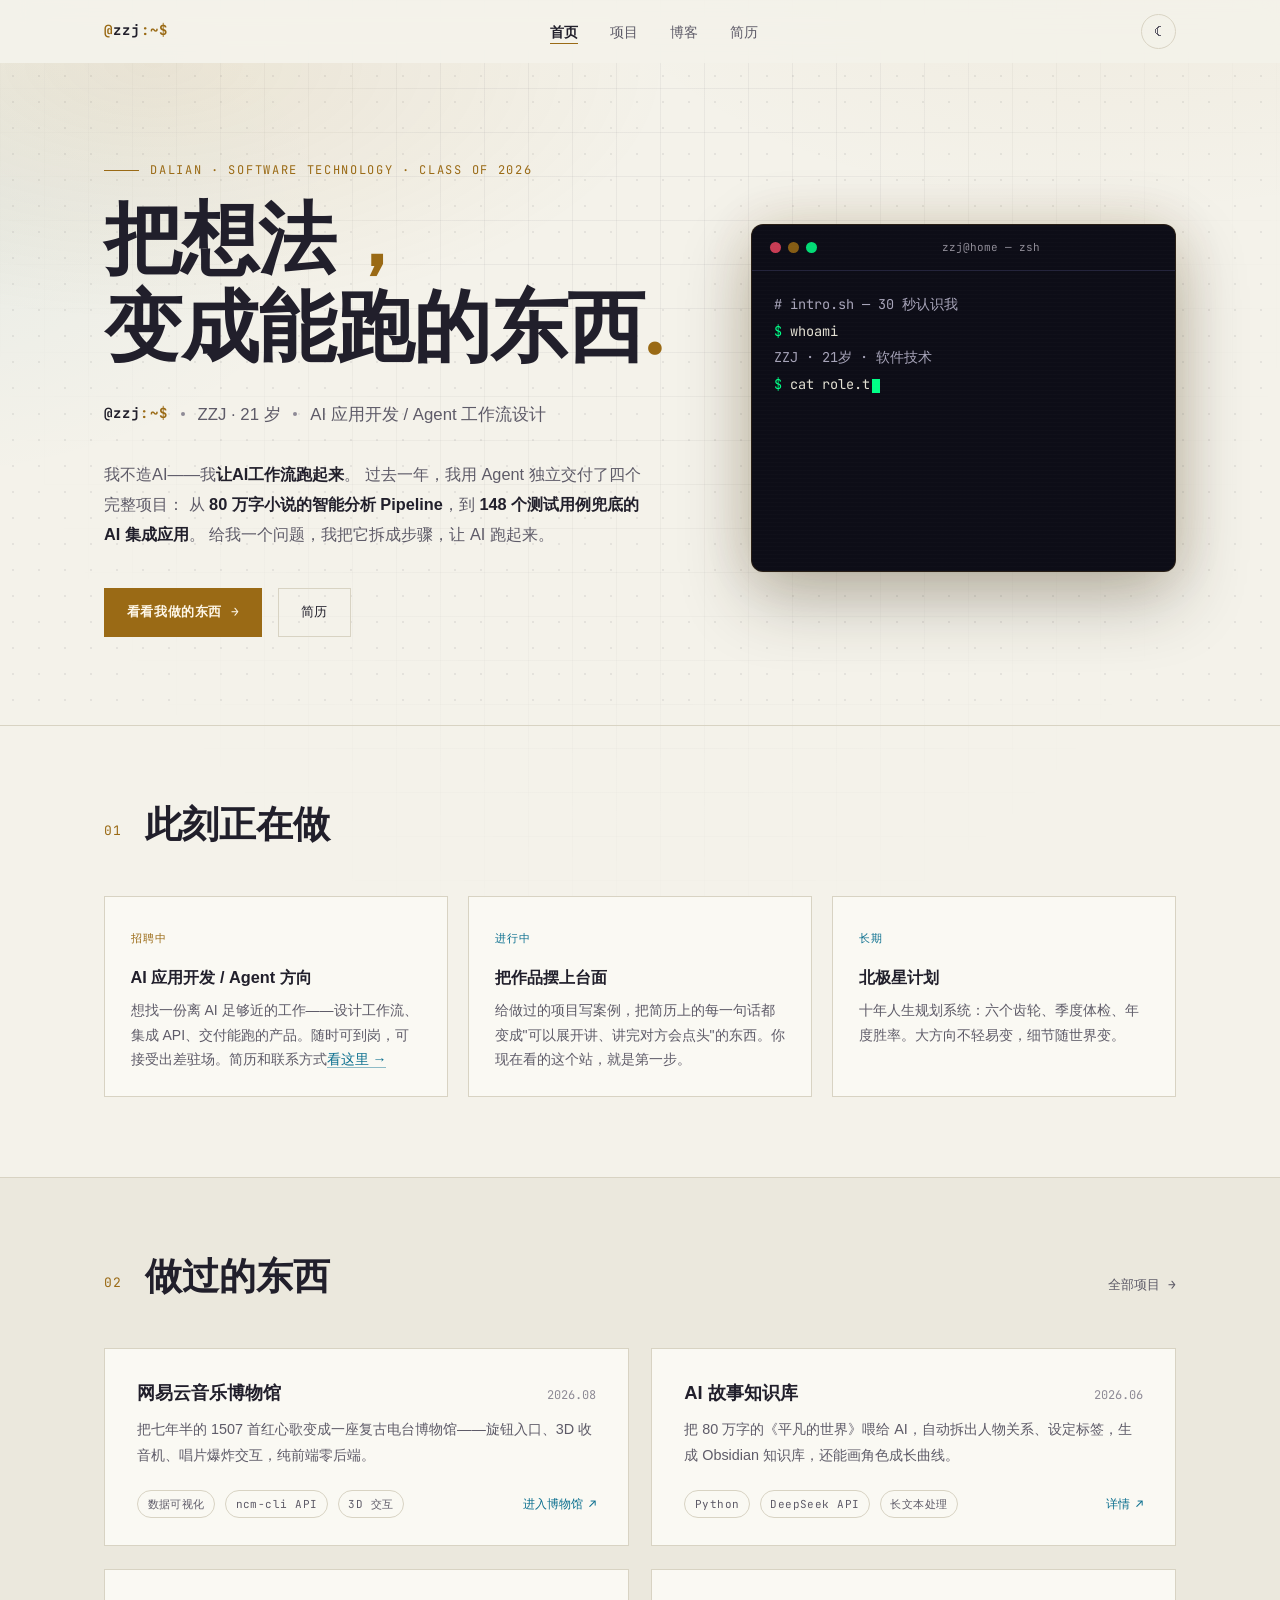
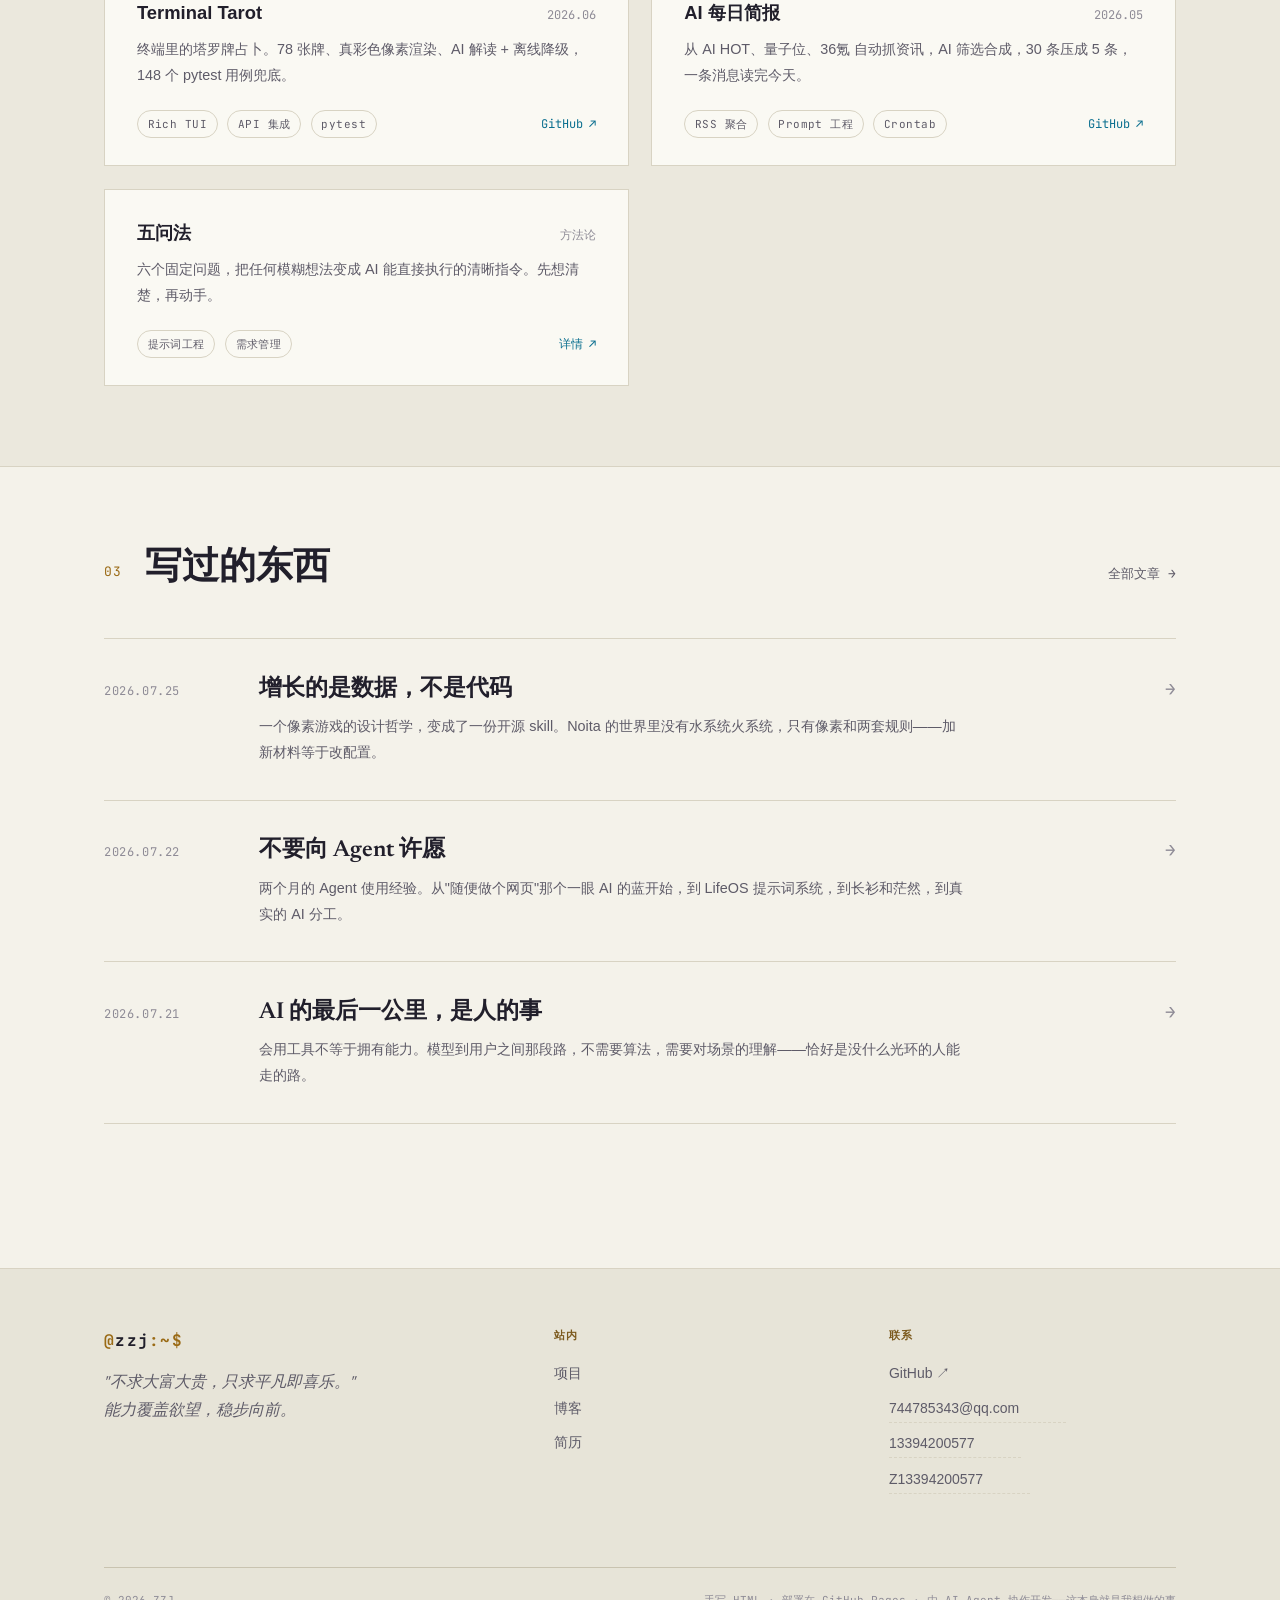
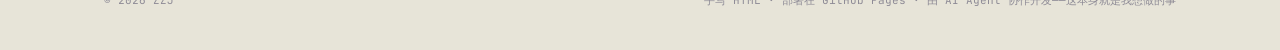
==== commit 22573a7f: "fix: story_wiki 段落对齐公开源码，修正三处站不住的表述 问题来源：story-wiki 仓库已公开，任何人可点开比对。  - 82 万字 → 80 万字（82.4 万是含空格换行的总字" ====
--- a/index.html
+++ b/index.html
@@ -1,236 +1,236 @@
-<!DOCTYPE html>
-<html lang="zh-CN">
-<head>
-<meta charset="UTF-8">
-<meta name="viewport" content="width=device-width, initial-scale=1.0">
-<title>ZZJ — 把想法变成能跑的东西</title>
-<meta name="description" content="ZZJ的个人站。21 岁，软件技术专业。用 AI 独立交付四个完整项目——从 82 万字小说的智能分析系统，到 148 个测试用例兜底的终端应用。">
-<link rel="preconnect" href="https://fonts.googleapis.com">
-<link rel="preconnect" href="https://fonts.gstatic.com" crossorigin>
-<link href="https://fonts.googleapis.com/css2?family=Newsreader:ital,wght@0,500;0,600;1,400;1,500&family=JetBrains+Mono:wght@400;500;700&display=swap" rel="stylesheet">
-<link rel="stylesheet" href="assets/style.css">
-<script>
-/* 主题启动：默认白天，记忆优先，?theme= 可强制预览（首屏渲染前执行，防闪烁） */
-(function () {
-  var t = null;
-  try { t = localStorage.getItem("zzj-theme"); } catch (e) {}
-  var q = new URLSearchParams(location.search).get("theme");
-  document.documentElement.setAttribute("data-theme",
-    (q === "light" || q === "dark") ? q : (t || "light"));
-})();
-</script>
-</head>
-<body data-page="index">
-<div id="progress"></div>
-
-<nav class="nav">
-  <div class="nav-inner">
-    <a href="index.html" class="brand"><span class="at">@</span>zzj<span class="at">:~$</span></a>
-    <ul class="nav-links">
-      <li><a href="index.html" data-page="index">首页</a></li>
-      <li><a href="projects.html" data-page="projects">项目</a></li>
-      <li><a href="blog.html" data-page="blog">博客</a></li>
-      <li><a href="resume.html" data-page="resume">简历</a></li>
-    </ul>
-    <button class="theme-toggle" id="theme-toggle" aria-label="切换黑白主题" title="切换黑白主题">
-      <span class="icon i-moon">&#9790;</span><span class="icon i-sun">&#9728;</span>
-    </button>
-  </div>
-</nav>
-
-<header class="hero">
-  <div class="container">
-    <div class="hero-grid">
-      <div>
-        <p class="hero-eyebrow">Dalian · Software Technology · Class of 2026</p>
-        <h1>把想法<span class="accent-dot">，</span><br>变成能跑的东西<span class="accent-dot">.</span></h1>
-        <p class="hero-role">
-          <span class="brand">@zzj<span class="at">:~$</span></span>
-          <span class="sep"></span>
-          ZZJ · 21 岁
-          <span class="sep"></span>
-          AI 应用开发 / Agent 工作流设计
-        </p>
-        <p class="hero-bio">
-          我不造AI——我<strong>让AI工作流跑起来</strong>。
-                    过去一年，我用 Agent 独立交付了四个完整项目：
-                    从 <strong>82 万字小说的智能分析 Pipeline</strong>，到
-                    <strong>148 个测试用例兜底的 AI 集成应用</strong>。
-                    给我一个问题，我把它拆成步骤，让 AI 跑起来。
-        </p>
-        <div class="hero-cta">
-          <a class="btn" href="projects.html">看看我做的东西 →</a>
-          <a class="btn btn-ghost" href="resume.html">简历</a>
-        </div>
-      </div>
-      <div class="term reveal">
-        <div class="term-bar">
-          <span class="term-dot"></span><span class="term-dot"></span><span class="term-dot"></span>
-          <span class="term-title">zzj@home — zsh</span>
-        </div>
-        <div class="term-body" id="term-body"></div>
-      </div>
-    </div>
-  </div>
-</header>
-
-<section class="section">
-  <div class="container">
-    <div class="sec-head reveal">
-      <span class="sec-num">01</span>
-      <h2 class="sec-title">此刻正在做</h2>
-    </div>
-    <div class="now-strip">
-      <div class="now-item reveal" style="--d:.05s">
-        <span class="now-tag" style="color:var(--gold)">招聘中</span>
-        <h3>AI 应用开发 / Agent 方向</h3>
-        <p>想找一份离 AI 足够近的工作——设计工作流、集成 API、交付能跑的产品。随时可到岗，可接受出差驻场。简历和联系方式<a class="inline-link" href="resume.html">看这里 →</a></p>
-      </div>
-      <div class="now-item reveal" style="--d:.15s">
-        <span class="now-tag">进行中</span>
-        <h3>把作品摆上台面</h3>
-        <p>给做过的项目写案例，把简历上的每一句话都变成"可以展开讲、讲完对方会点头"的东西。你现在看的这个站，就是第一步。</p>
-      </div>
-      <div class="now-item reveal" style="--d:.25s">
-        <span class="now-tag">长期</span>
-        <h3>北极星计划</h3>
-        <p>十年人生规划系统：六个齿轮、季度体检、年度胜率。大方向不轻易变，细节随世界变。</p>
-      </div>
-    </div>
-  </div>
-</section>
-
-<section class="section tinted">
-  <div class="container">
-    <div class="sec-head reveal">
-      <span class="sec-num">02</span>
-      <h2 class="sec-title">做过的东西</h2>
-      <a class="sec-link" href="projects.html">全部项目 <span class="arr">→</span></a>
-    </div>
-    <div class="proj-grid">
-      <div class="proj reveal" style="--d:.05s">
-        <div class="proj-top"><h3><a href="music-museum.html">网易云音乐博物馆</a></h3><span class="proj-num">2026.08</span></div>
-        <p class="proj-desc">把七年半的 1507 首红心歌变成一座复古电台博物馆——旋钮入口、3D 收音机、唱片爆炸交互，纯前端零后端。</p>
-        <div class="proj-foot">
-          <span class="tag">数据可视化</span><span class="tag">ncm-cli API</span><span class="tag">3D 交互</span>
-          <a class="proj-link" href="music-museum.html">进入博物馆 <span class="arr">↗</span></a>
-        </div>
-      </div>
-      <div class="proj reveal" style="--d:.05s">
-        <div class="proj-top"><h3><a href="projects.html#story-wiki">AI 故事知识库</a></h3><span class="proj-num">2026.06</span></div>
-        <p class="proj-desc">把 82 万字的《平凡的世界》喂给 AI，自动拆出人物关系、设定标签，生成 Obsidian 知识库，还能画角色成长曲线。</p>
-        <div class="proj-foot">
-          <span class="tag">Python</span><span class="tag">DeepSeek API</span><span class="tag">长文本处理</span>
-          <a class="proj-link" href="projects.html#story-wiki">详情 <span class="arr">↗</span></a>
-        </div>
-      </div>
-      <div class="proj reveal" style="--d:.12s">
-        <div class="proj-top"><h3><a href="projects.html#tarot">Terminal Tarot</a></h3><span class="proj-num">2026.06</span></div>
-        <p class="proj-desc">终端里的塔罗牌占卜。78 张牌、真彩色像素渲染、AI 解读 + 离线降级，148 个 pytest 用例兜底。</p>
-        <div class="proj-foot">
-          <span class="tag">Rich TUI</span><span class="tag">API 集成</span><span class="tag">pytest</span>
-          <a class="proj-link" href="https://github.com/SaltedFish-ZZJ/terminal-tarot" target="_blank" rel="noopener">GitHub <span class="arr">↗</span></a>
-        </div>
-      </div>
-      <div class="proj reveal" style="--d:.19s">
-        <div class="proj-top"><h3><a href="projects.html#daily">AI 每日简报</a></h3><span class="proj-num">2026.05</span></div>
-        <p class="proj-desc">从 AI HOT、量子位、36氪 自动抓资讯，AI 筛选合成，30 条压成 5 条，一条消息读完今天。</p>
-        <div class="proj-foot">
-          <span class="tag">RSS 聚合</span><span class="tag">Prompt 工程</span><span class="tag">Crontab</span>
-          <a class="proj-link" href="https://github.com/SaltedFish-ZZJ/newspaper-daily" target="_blank" rel="noopener">GitHub <span class="arr">↗</span></a>
-        </div>
-      </div>
-      <div class="proj reveal" style="--d:.26s">
-        <div class="proj-top"><h3><a href="projects.html#five">五问法</a></h3><span class="proj-num">方法论</span></div>
-        <p class="proj-desc">六个固定问题，把任何模糊想法变成 AI 能直接执行的清晰指令。先想清楚，再动手。</p>
-        <div class="proj-foot">
-          <span class="tag">提示词工程</span><span class="tag">需求管理</span>
-          <a class="proj-link" href="projects.html#five">详情 <span class="arr">↗</span></a>
-        </div>
-      </div>
-    </div>
-  </div>
-</section>
-
-<section class="section">
-  <div class="container">
-    <div class="sec-head reveal">
-      <span class="sec-num">03</span>
-      <h2 class="sec-title">写过的东西</h2>
-      <a class="sec-link" href="blog.html">全部文章 <span class="arr">→</span></a>
-    </div>
-    <ul class="post-list">
-      <li class="reveal">
-        <a href="blog/dna.html">
-          <div class="post-row">
-            <span class="post-date">2026.07.25</span>
-            <div>
-              <h3>增长的是数据，不是代码</h3>
-              <p class="post-excerpt">一个像素游戏的设计哲学，变成了一份开源 skill。Noita 的世界里没有水系统火系统，只有像素和两套规则——加新材料等于改配置。</p>
-            </div>
-            <span class="post-arrow">→</span>
-          </div>
-        </a>
-      </li>
-      <li class="reveal" style="--d:.08s">
-        <a href="blog/agent-no-wish.html">
-          <div class="post-row">
-            <span class="post-date">2026.07.22</span>
-            <div>
-              <h3>不要向 Agent 许愿</h3>
-              <p class="post-excerpt">两个月的 Agent 使用经验。从"随便做个网页"那个一眼 AI 的蓝开始，到 LifeOS 提示词系统，到长衫和茫然，到真实的 AI 分工。</p>
-            </div>
-            <span class="post-arrow">→</span>
-          </div>
-        </a>
-      </li>
-      <li class="reveal" style="--d:.16s">
-        <a href="blog/last-mile.html">
-          <div class="post-row">
-            <span class="post-date">2026.07.21</span>
-            <div>
-              <h3>AI 的最后一公里，是人的事</h3>
-              <p class="post-excerpt">会用工具不等于拥有能力。模型到用户之间那段路，不需要算法，需要对场景的理解——恰好是没什么光环的人能走的路。</p>
-            </div>
-            <span class="post-arrow">→</span>
-          </div>
-        </a>
-      </li>
-    </ul>
-  </div>
-</section>
-
-<footer class="footer">
-  <div class="footer-inner">
-    <div>
-      <span class="brand"><span class="at">@</span>zzj<span class="at">:~$</span></span>
-      <p class="footer-motto">"不求大富大贵，只求平凡即喜乐。"<br>能力覆盖欲望，稳步向前。</p>
-    </div>
-    <div>
-      <h5>站内</h5>
-      <ul>
-        <li><a href="projects.html">项目</a></li>
-        <li><a href="blog.html">博客</a></li>
-        <li><a href="resume.html">简历</a></li>
-      </ul>
-    </div>
-    <div>
-      <h5>联系</h5>
-      <ul>
-        <li><a href="https://github.com/SaltedFish-ZZJ" target="_blank" rel="noopener">GitHub ↗</a></li>
-        <li><button class="copy-btn" data-copy="744785343@qq.com" title="点击复制邮箱">744785343@qq.com</button></li>
-        <li><button class="copy-btn" data-copy="13394200577" title="点击复制电话">13394200577</button></li>
-                <li><button class="copy-btn" data-copy="Z13394200577" title="点击复制微信">Z13394200577</button></li>
-              </ul>
-    </div>
-    <div class="footer-bottom" style="grid-column: 1 / -1;">
-      <span>© <span id="year">2026</span> ZZJ</span>
-      <span>手写 HTML · 部署在 GitHub Pages · 由 AI Agent 协作开发——这本身就是我想做的事</span>
-    </div>
-  </div>
-</footer>
-
-<button id="to-top" aria-label="返回顶部">↑</button>
-<script src="assets/main.js"></script>
-</body>
-</html>
+<!DOCTYPE html>
+<html lang="zh-CN">
+<head>
+<meta charset="UTF-8">
+<meta name="viewport" content="width=device-width, initial-scale=1.0">
+<title>ZZJ — 把想法变成能跑的东西</title>
+<meta name="description" content="ZZJ的个人站。21 岁，软件技术专业。用 AI 独立交付四个完整项目——从 80 万字小说的智能分析系统，到 148 个测试用例兜底的终端应用。">
+<link rel="preconnect" href="https://fonts.googleapis.com">
+<link rel="preconnect" href="https://fonts.gstatic.com" crossorigin>
+<link href="https://fonts.googleapis.com/css2?family=Newsreader:ital,wght@0,500;0,600;1,400;1,500&family=JetBrains+Mono:wght@400;500;700&display=swap" rel="stylesheet">
+<link rel="stylesheet" href="assets/style.css">
+<script>
+/* 主题启动：默认白天，记忆优先，?theme= 可强制预览（首屏渲染前执行，防闪烁） */
+(function () {
+  var t = null;
+  try { t = localStorage.getItem("zzj-theme"); } catch (e) {}
+  var q = new URLSearchParams(location.search).get("theme");
+  document.documentElement.setAttribute("data-theme",
+    (q === "light" || q === "dark") ? q : (t || "light"));
+})();
+</script>
+</head>
+<body data-page="index">
+<div id="progress"></div>
+
+<nav class="nav">
+  <div class="nav-inner">
+    <a href="index.html" class="brand"><span class="at">@</span>zzj<span class="at">:~$</span></a>
+    <ul class="nav-links">
+      <li><a href="index.html" data-page="index">首页</a></li>
+      <li><a href="projects.html" data-page="projects">项目</a></li>
+      <li><a href="blog.html" data-page="blog">博客</a></li>
+      <li><a href="resume.html" data-page="resume">简历</a></li>
+    </ul>
+    <button class="theme-toggle" id="theme-toggle" aria-label="切换黑白主题" title="切换黑白主题">
+      <span class="icon i-moon">&#9790;</span><span class="icon i-sun">&#9728;</span>
+    </button>
+  </div>
+</nav>
+
+<header class="hero">
+  <div class="container">
+    <div class="hero-grid">
+      <div>
+        <p class="hero-eyebrow">Dalian · Software Technology · Class of 2026</p>
+        <h1>把想法<span class="accent-dot">，</span><br>变成能跑的东西<span class="accent-dot">.</span></h1>
+        <p class="hero-role">
+          <span class="brand">@zzj<span class="at">:~$</span></span>
+          <span class="sep"></span>
+          ZZJ · 21 岁
+          <span class="sep"></span>
+          AI 应用开发 / Agent 工作流设计
+        </p>
+        <p class="hero-bio">
+          我不造AI——我<strong>让AI工作流跑起来</strong>。
+                    过去一年，我用 Agent 独立交付了四个完整项目：
+                    从 <strong>80 万字小说的智能分析 Pipeline</strong>，到
+                    <strong>148 个测试用例兜底的 AI 集成应用</strong>。
+                    给我一个问题，我把它拆成步骤，让 AI 跑起来。
+        </p>
+        <div class="hero-cta">
+          <a class="btn" href="projects.html">看看我做的东西 →</a>
+          <a class="btn btn-ghost" href="resume.html">简历</a>
+        </div>
+      </div>
+      <div class="term reveal">
+        <div class="term-bar">
+          <span class="term-dot"></span><span class="term-dot"></span><span class="term-dot"></span>
+          <span class="term-title">zzj@home — zsh</span>
+        </div>
+        <div class="term-body" id="term-body"></div>
+      </div>
+    </div>
+  </div>
+</header>
+
+<section class="section">
+  <div class="container">
+    <div class="sec-head reveal">
+      <span class="sec-num">01</span>
+      <h2 class="sec-title">此刻正在做</h2>
+    </div>
+    <div class="now-strip">
+      <div class="now-item reveal" style="--d:.05s">
+        <span class="now-tag" style="color:var(--gold)">招聘中</span>
+        <h3>AI 应用开发 / Agent 方向</h3>
+        <p>想找一份离 AI 足够近的工作——设计工作流、集成 API、交付能跑的产品。随时可到岗，可接受出差驻场。简历和联系方式<a class="inline-link" href="resume.html">看这里 →</a></p>
+      </div>
+      <div class="now-item reveal" style="--d:.15s">
+        <span class="now-tag">进行中</span>
+        <h3>把作品摆上台面</h3>
+        <p>给做过的项目写案例，把简历上的每一句话都变成"可以展开讲、讲完对方会点头"的东西。你现在看的这个站，就是第一步。</p>
+      </div>
+      <div class="now-item reveal" style="--d:.25s">
+        <span class="now-tag">长期</span>
+        <h3>北极星计划</h3>
+        <p>十年人生规划系统：六个齿轮、季度体检、年度胜率。大方向不轻易变，细节随世界变。</p>
+      </div>
+    </div>
+  </div>
+</section>
+
+<section class="section tinted">
+  <div class="container">
+    <div class="sec-head reveal">
+      <span class="sec-num">02</span>
+      <h2 class="sec-title">做过的东西</h2>
+      <a class="sec-link" href="projects.html">全部项目 <span class="arr">→</span></a>
+    </div>
+    <div class="proj-grid">
+      <div class="proj reveal" style="--d:.05s">
+        <div class="proj-top"><h3><a href="music-museum.html">网易云音乐博物馆</a></h3><span class="proj-num">2026.08</span></div>
+        <p class="proj-desc">把七年半的 1507 首红心歌变成一座复古电台博物馆——旋钮入口、3D 收音机、唱片爆炸交互，纯前端零后端。</p>
+        <div class="proj-foot">
+          <span class="tag">数据可视化</span><span class="tag">ncm-cli API</span><span class="tag">3D 交互</span>
+          <a class="proj-link" href="music-museum.html">进入博物馆 <span class="arr">↗</span></a>
+        </div>
+      </div>
+      <div class="proj reveal" style="--d:.05s">
+        <div class="proj-top"><h3><a href="projects.html#story-wiki">AI 故事知识库</a></h3><span class="proj-num">2026.06</span></div>
+        <p class="proj-desc">把 80 万字的《平凡的世界》喂给 AI，自动拆出人物关系、设定标签，生成 Obsidian 知识库，还能画角色成长曲线。</p>
+        <div class="proj-foot">
+          <span class="tag">Python</span><span class="tag">DeepSeek API</span><span class="tag">长文本处理</span>
+          <a class="proj-link" href="projects.html#story-wiki">详情 <span class="arr">↗</span></a>
+        </div>
+      </div>
+      <div class="proj reveal" style="--d:.12s">
+        <div class="proj-top"><h3><a href="projects.html#tarot">Terminal Tarot</a></h3><span class="proj-num">2026.06</span></div>
+        <p class="proj-desc">终端里的塔罗牌占卜。78 张牌、真彩色像素渲染、AI 解读 + 离线降级，148 个 pytest 用例兜底。</p>
+        <div class="proj-foot">
+          <span class="tag">Rich TUI</span><span class="tag">API 集成</span><span class="tag">pytest</span>
+          <a class="proj-link" href="https://github.com/SaltedFish-ZZJ/terminal-tarot" target="_blank" rel="noopener">GitHub <span class="arr">↗</span></a>
+        </div>
+      </div>
+      <div class="proj reveal" style="--d:.19s">
+        <div class="proj-top"><h3><a href="projects.html#daily">AI 每日简报</a></h3><span class="proj-num">2026.05</span></div>
+        <p class="proj-desc">从 AI HOT、量子位、36氪 自动抓资讯，AI 筛选合成，30 条压成 5 条，一条消息读完今天。</p>
+        <div class="proj-foot">
+          <span class="tag">RSS 聚合</span><span class="tag">Prompt 工程</span><span class="tag">Crontab</span>
+          <a class="proj-link" href="https://github.com/SaltedFish-ZZJ/newspaper-daily" target="_blank" rel="noopener">GitHub <span class="arr">↗</span></a>
+        </div>
+      </div>
+      <div class="proj reveal" style="--d:.26s">
+        <div class="proj-top"><h3><a href="projects.html#five">五问法</a></h3><span class="proj-num">方法论</span></div>
+        <p class="proj-desc">六个固定问题，把任何模糊想法变成 AI 能直接执行的清晰指令。先想清楚，再动手。</p>
+        <div class="proj-foot">
+          <span class="tag">提示词工程</span><span class="tag">需求管理</span>
+          <a class="proj-link" href="projects.html#five">详情 <span class="arr">↗</span></a>
+        </div>
+      </div>
+    </div>
+  </div>
+</section>
+
+<section class="section">
+  <div class="container">
+    <div class="sec-head reveal">
+      <span class="sec-num">03</span>
+      <h2 class="sec-title">写过的东西</h2>
+      <a class="sec-link" href="blog.html">全部文章 <span class="arr">→</span></a>
+    </div>
+    <ul class="post-list">
+      <li class="reveal">
+        <a href="blog/dna.html">
+          <div class="post-row">
+            <span class="post-date">2026.07.25</span>
+            <div>
+              <h3>增长的是数据，不是代码</h3>
+              <p class="post-excerpt">一个像素游戏的设计哲学，变成了一份开源 skill。Noita 的世界里没有水系统火系统，只有像素和两套规则——加新材料等于改配置。</p>
+            </div>
+            <span class="post-arrow">→</span>
+          </div>
+        </a>
+      </li>
+      <li class="reveal" style="--d:.08s">
+        <a href="blog/agent-no-wish.html">
+          <div class="post-row">
+            <span class="post-date">2026.07.22</span>
+            <div>
+              <h3>不要向 Agent 许愿</h3>
+              <p class="post-excerpt">两个月的 Agent 使用经验。从"随便做个网页"那个一眼 AI 的蓝开始，到 LifeOS 提示词系统，到长衫和茫然，到真实的 AI 分工。</p>
+            </div>
+            <span class="post-arrow">→</span>
+          </div>
+        </a>
+      </li>
+      <li class="reveal" style="--d:.16s">
+        <a href="blog/last-mile.html">
+          <div class="post-row">
+            <span class="post-date">2026.07.21</span>
+            <div>
+              <h3>AI 的最后一公里，是人的事</h3>
+              <p class="post-excerpt">会用工具不等于拥有能力。模型到用户之间那段路，不需要算法，需要对场景的理解——恰好是没什么光环的人能走的路。</p>
+            </div>
+            <span class="post-arrow">→</span>
+          </div>
+        </a>
+      </li>
+    </ul>
+  </div>
+</section>
+
+<footer class="footer">
+  <div class="footer-inner">
+    <div>
+      <span class="brand"><span class="at">@</span>zzj<span class="at">:~$</span></span>
+      <p class="footer-motto">"不求大富大贵，只求平凡即喜乐。"<br>能力覆盖欲望，稳步向前。</p>
+    </div>
+    <div>
+      <h5>站内</h5>
+      <ul>
+        <li><a href="projects.html">项目</a></li>
+        <li><a href="blog.html">博客</a></li>
+        <li><a href="resume.html">简历</a></li>
+      </ul>
+    </div>
+    <div>
+      <h5>联系</h5>
+      <ul>
+        <li><a href="https://github.com/SaltedFish-ZZJ" target="_blank" rel="noopener">GitHub ↗</a></li>
+        <li><button class="copy-btn" data-copy="744785343@qq.com" title="点击复制邮箱">744785343@qq.com</button></li>
+        <li><button class="copy-btn" data-copy="13394200577" title="点击复制电话">13394200577</button></li>
+                <li><button class="copy-btn" data-copy="Z13394200577" title="点击复制微信">Z13394200577</button></li>
+              </ul>
+    </div>
+    <div class="footer-bottom" style="grid-column: 1 / -1;">
+      <span>© <span id="year">2026</span> ZZJ</span>
+      <span>手写 HTML · 部署在 GitHub Pages · 由 AI Agent 协作开发——这本身就是我想做的事</span>
+    </div>
+  </div>
+</footer>
+
+<button id="to-top" aria-label="返回顶部">↑</button>
+<script src="assets/main.js"></script>
+</body>
+</html>
